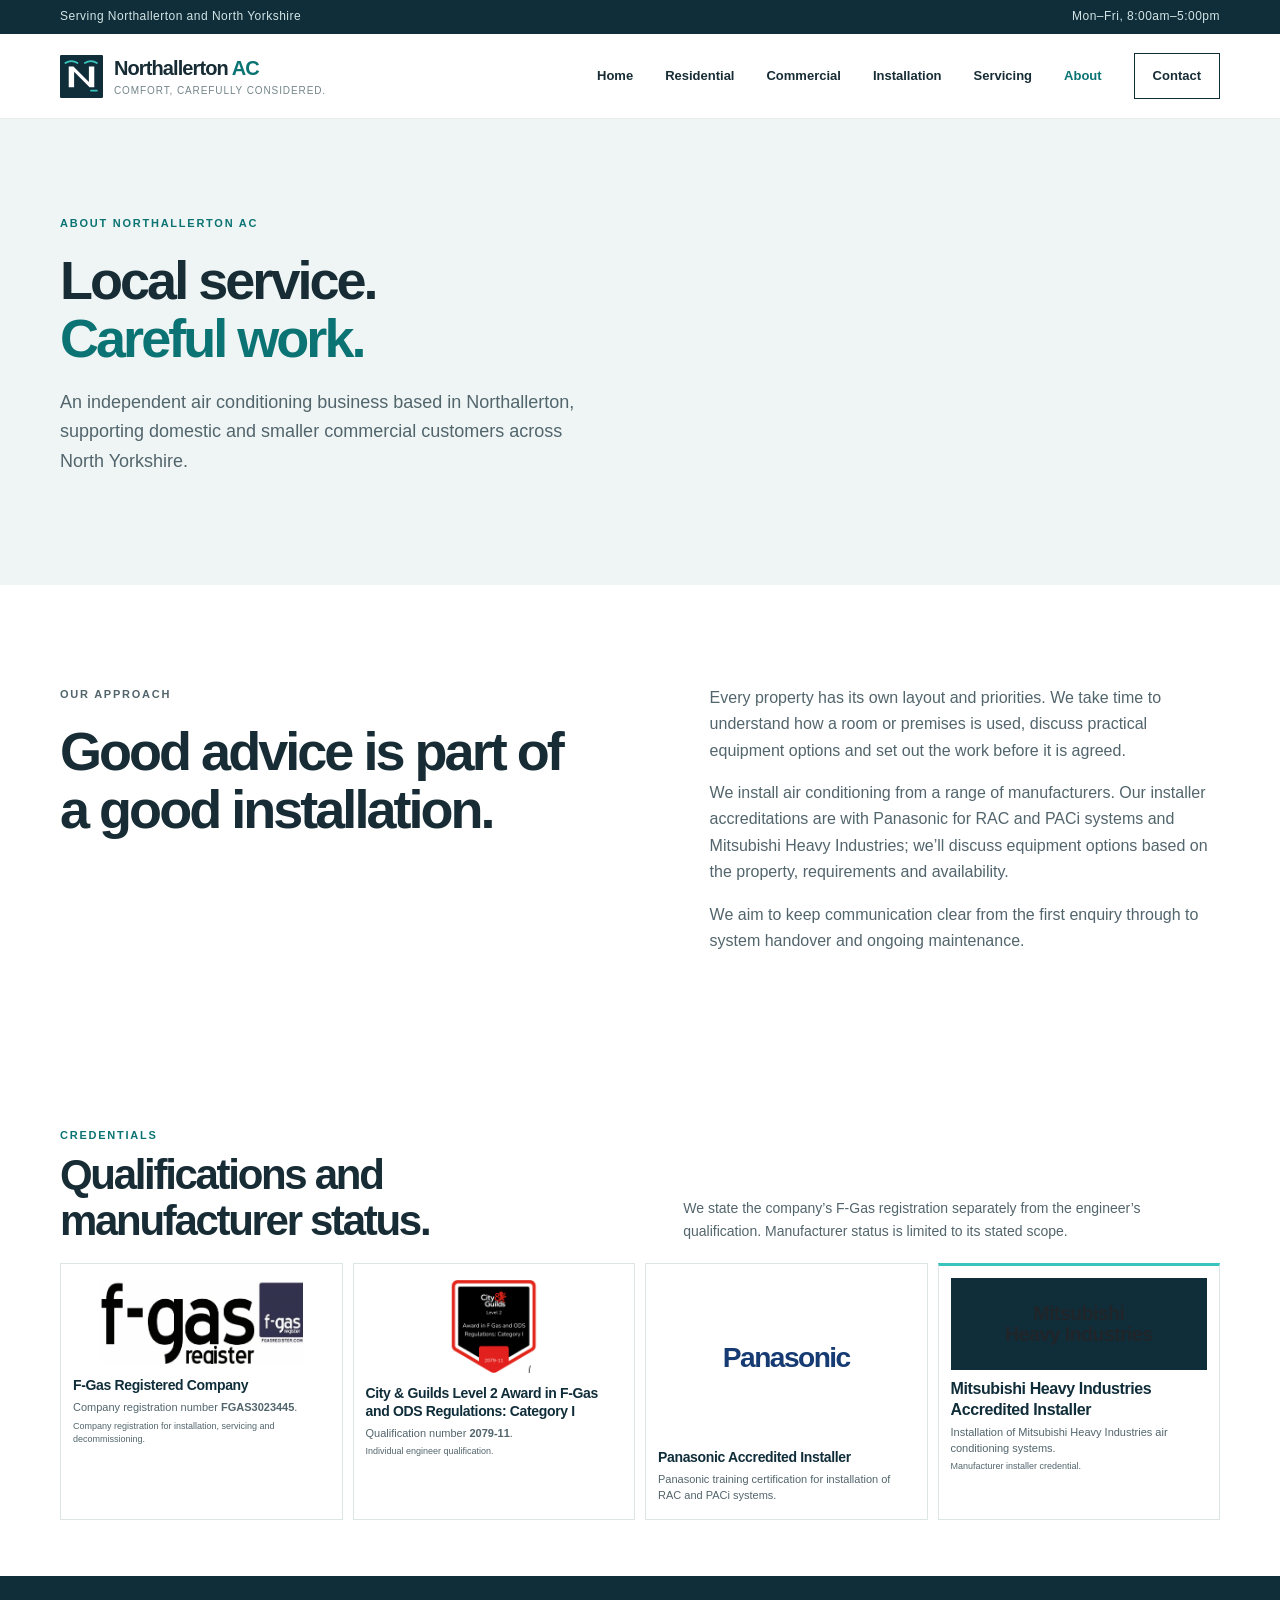
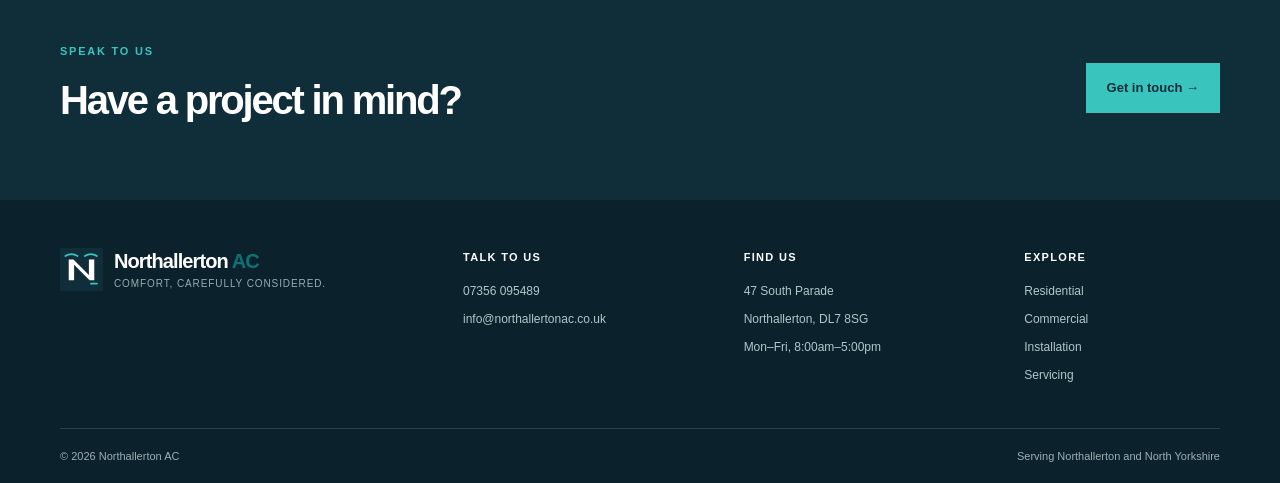
==== about.html @ f38ac3aa "Complete Northallerton AC website redesign" ====
<!doctype html><html lang="en-GB"><head><meta charset="utf-8"><meta name="viewport" content="width=device-width, initial-scale=1"><title>About Northallerton AC | Local Air Conditioning Specialist</title><meta name="description" content="Meet Northallerton AC, an independent local air conditioning business serving homes and small commercial premises in North Yorkshire."><meta property="og:title" content="About Northallerton AC"><meta property="og:description" content="Local air conditioning installation and maintenance, with clear qualifications and accreditation details."><meta property="og:type" content="website"><meta property="og:url" content="https://northallertonac.co.uk/about.html"><meta property="og:image" content="https://northallertonac.co.uk/assets/northallerton-home-v2.jpg"><meta name="twitter:card" content="summary_large_image"><link rel="canonical" href="https://northallertonac.co.uk/about.html"><link rel="icon" href="logo.svg" type="image/svg+xml"><link rel="stylesheet" href="styles.css?v=20261107-brand-options"></head><body><a class="skip-link" href="#main">Skip to content</a><div class="topline"><div class="wrap top-inner"><span>Serving Northallerton and North Yorkshire</span><span>Mon–Fri, 8:00am–5:00pm</span></div></div><header class="site-header"><div class="wrap header-inner"><a class="brand" href="index.html"><img src="logo.svg" alt=""><span>Northallerton <b>AC</b><small>Comfort, carefully considered.</small></span></a><button class="menu-toggle" aria-expanded="false" aria-controls="main-nav">Menu</button><nav id="main-nav" aria-label="Main navigation"><a href="index.html">Home</a><a href="domestic.html">Residential</a><a href="commercial.html">Commercial</a><a href="installation.html">Installation</a><a href="maintenance.html">Servicing</a><a href="about.html" aria-current="page">About</a><a href="contact.html" class="nav-cta">Contact</a></nav></div></header><main id="main"><section class="page-hero"><div class="wrap"><p class="eyebrow">About Northallerton AC</p><h1>Local service.<br><em>Careful work.</em></h1><p class="lead">An independent air conditioning business based in Northallerton, supporting domestic and smaller commercial customers across North Yorkshire.</p></div></section><section class="section"><div class="wrap split-content"><div><p class="eyebrow">Our approach</p><h2>Good advice is part of a good installation.</h2></div><div><p>Every property has its own layout and priorities. We take time to understand how a room or premises is used, discuss practical equipment options and set out the work before it is agreed.</p><p>We install air conditioning from a range of manufacturers. Our installer accreditations are with Panasonic for RAC and PACi systems and Mitsubishi Heavy Industries; we’ll discuss equipment options based on the property, requirements and availability.</p><p>We aim to keep communication clear from the first enquiry through to system handover and ongoing maintenance.</p></div></div></section><section class="section credentials"><div class="wrap"><div class="credentials-grid"><div><p class="eyebrow">Credentials</p><h2>Qualifications and manufacturer status.</h2><p>We state the company’s F-Gas registration separately from the engineer’s qualification. Manufacturer status is limited to its stated scope.</p></div><div class="credential-list">
 <article class="credential-card"><div class="credential-mark fgas-mark"><img src="assets/fgas-register-logo.png" alt="F-Gas Register"></div><div class="credential-copy"><h3>F-Gas Registered Company</h3><p>Company registration number <strong>FGAS3023445</strong>.</p><small>Company registration for installation, servicing and decommissioning.</small></div></article>
 <article class="credential-card"><div class="credential-mark guilds-mark"><img src="assets/city-guilds-fgas-category-i.png" alt="City &amp; Guilds Level 2 Award in F-Gas and ODS Regulations: Category I, qualification 2079-11"></div><div class="credential-copy"><h3>City &amp; Guilds Level 2 Award in F-Gas and ODS Regulations: Category I</h3><p>Qualification number <strong>2079-11</strong>.</p><small>Individual engineer qualification.</small></div></article>
 <article class="credential-card"><div class="credential-mark wordmark panasonic-mark" aria-label="Panasonic">Panasonic</div><div class="credential-copy"><h3>Panasonic Accredited Installer</h3><p>Panasonic training certification for installation of RAC and PACi systems.</p></div></article>
 <article class="credential-card mhi-credential"><div class="credential-mark wordmark mhi-mark">Mitsubishi<br>Heavy Industries</div><div class="credential-copy"><h3>Mitsubishi Heavy Industries Accredited Installer</h3><p>Installation of Mitsubishi Heavy Industries air conditioning systems.</p><small>Manufacturer installer credential.</small></div></article>
 </div></div></div></section><section class="contact-band"><div class="wrap band-inner"><div><p class="eyebrow">Speak to us</p><h2>Have a project in mind?</h2></div><a class="button button-light" href="contact.html">Get in touch →</a></div></section></main><footer class="site-footer"><div class="wrap footer-main"><a class="brand footer-brand" href="index.html"><img src="logo.svg" alt=""><span>Northallerton <b>AC</b><small>Comfort, carefully considered.</small></span></a><div><b>Talk to us</b><a href="tel:+447356095489">07356 095489</a><a href="mailto:info@northallertonac.co.uk">info@northallertonac.co.uk</a></div><div><b>Find us</b><span>47 South Parade</span><span>Northallerton, DL7 8SG</span><span>Mon–Fri, 8:00am–5:00pm</span></div><div><b>Explore</b><a href="domestic.html">Residential</a><a href="commercial.html">Commercial</a><a href="installation.html">Installation</a><a href="maintenance.html">Servicing</a></div></div><div class="wrap footer-bottom"><span>© <span data-year>2026</span> Northallerton AC</span><span>Serving Northallerton and North Yorkshire</span></div></footer><script src="script.js" defer></script></body></html>
---- styles.css ----
:root{--navy:#102d3a;--navy2:#183f4e;--teal:#39c5bd;--pale:#eff6f5;--ink:#172c35;--muted:#52656c;--white:#fff;--line:#d7e2e2;--serif:Manrope,Arial,sans-serif;--sans:'DM Sans',Arial,sans-serif}*{box-sizing:border-box}html{scroll-behavior:smooth}body{margin:0;color:var(--ink);font-family:var(--sans);font-size:16px;line-height:1.65;-webkit-font-smoothing:antialiased}a{color:inherit;text-decoration:none}a:hover{text-decoration:underline;text-underline-offset:4px}img{max-width:100%}.wrap{width:min(1160px,calc(100% - 48px));margin-inline:auto}.skip-link{position:absolute;left:-9999px;top:0;background:#fff;padding:12px;z-index:99}.skip-link:focus{left:12px}.topline{background:var(--navy);color:#d3e5e5;font-size:12px;letter-spacing:.04em}.top-inner{min-height:34px;display:flex;justify-content:space-between;align-items:center}.site-header{background:#fff;border-bottom:1px solid #e7eded;position:relative;z-index:3}.header-inner{min-height:84px;display:flex;align-items:center;justify-content:space-between}.brand{display:flex;align-items:center;gap:11px;font-family:var(--serif);font-size:20px;font-weight:700;line-height:1.15;letter-spacing:-.045em}.brand img{width:43px;height:43px}.brand b{color:#0b7373}.brand small{display:block;font:500 10px var(--sans);letter-spacing:.09em;text-transform:uppercase;color:#74858a;margin-top:5px}.site-header nav{display:flex;align-items:center;gap:32px;font-size:13px;font-weight:600}.site-header nav a[aria-current=page]{color:#0b7373}.nav-cta{border:1px solid var(--navy);padding:11px 18px}.nav-cta:hover{background:var(--navy);color:#fff;text-decoration:none}.menu-toggle{display:none}.hero{background:var(--navy);color:#fff;overflow:hidden}.hero-grid{min-height:590px;display:grid;grid-template-columns:1fr .88fr;align-items:center;gap:5%;padding-block:68px}.eyebrow{font-size:11px;font-weight:700;text-transform:uppercase;letter-spacing:.16em;color:#0b7373;margin:0 0 19px}.hero .eyebrow,.contact-band .eyebrow{color:var(--teal)}h1,h2,h3,p{margin-top:0}h1,h2,h3{font-family:var(--serif);letter-spacing:-.055em;line-height:1.08}h1{font-size:clamp(48px,6vw,74px);margin-bottom:24px;max-width:720px}h1 em{font-style:normal;color:#6edbd4}.lead{font-size:18px;line-height:1.65;max-width:540px;color:#c2d4d6}.hero .lead{color:#c6d6d8}.actions{display:flex;align-items:center;gap:22px;flex-wrap:wrap;margin-top:30px}.button{display:inline-flex;align-items:center;justify-content:center;min-height:50px;padding:0 21px;font-weight:700;font-size:13px;transition:transform .2s,background .2s}.button:hover{transform:translateY(-2px);text-decoration:none}.button-light{background:var(--teal);color:var(--navy)}.button-light:hover{background:#6edbd4}.button-dark{background:var(--navy);color:#fff;border:0;cursor:pointer}.button-dark:hover{background:var(--navy2)}.button-outline{border:1px solid #9ab6b9;color:#fff}.text-link{color:#0b7373;font-weight:700;font-size:13px}.text-link span{padding-left:9px}.text-link.light-link{color:#d5eeee}.hero-hours{color:#9cb6b8;font-size:12px;margin-top:26px}.hero-art{height:410px;position:relative;background:#214959;overflow:hidden}.hero-art:before{content:'';position:absolute;inset:0;background:linear-gradient(120deg,transparent 40%,#264f5c 40%)}.art-sun{position:absolute;right:14%;top:12%;width:94px;height:94px;border-radius:50%;background:#e8b875;opacity:.88}.art-window{position:absolute;right:9%;top:12%;width:55%;height:52%;display:grid;grid-template-columns:1fr 1fr;grid-template-rows:1fr 1fr;border:9px solid #dce8e2;box-shadow:0 14px 30px #071c2870}.art-window div{background:linear-gradient(145deg,#91c9c2,#577e78);border:3px solid #dce8e2}.art-window div:nth-child(2),.art-window div:nth-child(3){background:linear-gradient(150deg,#d5bc8e,#6f9e91)}.art-unit{position:absolute;top:22%;left:10%;height:32px;width:42%;background:#fff;box-shadow:0 7px 15px #071c2860;border-radius:2px;display:flex;align-items:end;justify-content:center;gap:4px;padding-bottom:5px}.art-unit i{width:26%;height:2px;background:#8fa7aa}.art-plant{position:absolute;bottom:0;right:7%;height:130px;width:78px}.art-plant span{position:absolute;bottom:0;left:19px;width:42px;height:47px;background:#d2a878;clip-path:polygon(8% 0,92% 0,78% 100%,22% 100%)}.art-plant b{position:absolute;bottom:40px;left:36px;width:15px;height:65px;border-radius:100% 0 100% 0;background:#68a189;transform:rotate(-17deg);transform-origin:bottom}.art-plant b:nth-child(2){transform:rotate(32deg);height:70px}.art-plant b:nth-child(3){transform:rotate(-48deg);height:56px}.art-plant b:nth-child(4){transform:rotate(61deg);height:49px}.art-caption{position:absolute;bottom:21px;left:23px;color:#e1eeee;font:600 12px var(--sans);letter-spacing:.04em}.trust-strip{background:#f1f6f5;border-bottom:1px solid #e5eded}.trust-grid{display:grid;grid-template-columns:repeat(3,1fr);padding-block:22px;gap:20px}.trust-grid>div{border-right:1px solid var(--line);padding-left:25px}.trust-grid>div:first-child{padding-left:0}.trust-grid>div:last-child{border:0}.trust-grid strong,.trust-grid span{display:block}.trust-grid strong{font-size:13px}.trust-grid span{font-size:11px;color:var(--muted);margin-top:4px}.section{padding-block:100px}.intro-grid,.credentials-grid,.split-content{display:grid;grid-template-columns:1fr 1fr;gap:12%;align-items:start}.section h2,.page-hero h1{font-size:clamp(38px,4.4vw,54px);margin-bottom:23px}.intro-grid>div:nth-child(2) p,.split-content p{color:var(--muted)}.intro-grid .text-link{display:inline-block;margin-top:10px}.cards-section{background:#f5f8f7;padding-top:75px;padding-bottom:90px}.section-heading{display:flex;justify-content:space-between;align-items:end;margin-bottom:32px}.section-heading h2{margin-bottom:0}.section-heading .eyebrow{margin-bottom:14px}.card-grid{display:grid;grid-template-columns:repeat(3,1fr);gap:16px}.service-card{min-height:270px;padding:30px 27px;display:flex;flex-direction:column;align-items:flex-start;transition:transform .2s}.service-card:hover{transform:translateY(-4px);text-decoration:none}.home-card{background:#e0efec}.business-card{background:#d9e6e8}.care-card{background:#e8e7df}.card-number{font-size:10px;letter-spacing:.14em;font-weight:700;color:#407075}.service-card h3{font-size:30px;margin:31px 0 11px}.service-card p{color:#52656c;font-size:14px;max-width:270px}.card-arrow{margin-top:auto;font-size:12px;font-weight:700}.credentials{background:#fff}.credentials-grid h2{max-width:420px}.credentials-grid>div:first-child p:not(.eyebrow){color:var(--muted);max-width:420px}.credential-list{border-top:1px solid var(--line)}.credential-list>div:not(.credential-note){display:flex;align-items:center;gap:16px;border-bottom:1px solid var(--line);padding:16px 0}.credential-mark{display:grid;place-items:center;width:38px;height:38px;background:var(--navy);color:#fff;font-weight:700;font-size:12px;flex:none}.credential-mark.panasonic{background:#bd2433}.credential-list p{margin:0}.credential-list p b,.credential-list p small{display:block}.credential-list p b{font-size:13px}.credential-list p small{font-size:11px;color:var(--muted);margin-top:3px}.credential-note{font-size:11px;color:var(--muted);padding-top:15px}.contact-band{background:var(--navy);color:#fff;padding-block:66px}.band-inner{display:flex;align-items:center;justify-content:space-between;gap:35px}.band-inner h2{font-size:40px;margin-bottom:12px}.band-inner p:not(.eyebrow){color:#b5c9ca;margin:0}.band-inner .actions{margin:0}.site-footer{background:#0b222d;color:#d9e6e6;padding-top:48px}.footer-main{display:grid;grid-template-columns:1.5fr 1fr 1fr .8fr;gap:36px;padding-bottom:42px}.footer-main>div{display:flex;flex-direction:column;gap:8px;font-size:12px;color:#b2c7c8}.footer-main>div>b{font-size:11px;text-transform:uppercase;letter-spacing:.12em;color:#fff;margin-bottom:8px}.footer-brand{align-self:start;color:#fff}.footer-brand small{color:#96adaf}.footer-bottom{border-top:1px solid #29404a;padding-block:18px;display:flex;justify-content:space-between;color:#9cb0b3;font-size:11px}.page-hero{background:#eef5f4;padding-block:95px 90px}.page-hero .lead{color:#52656c}.page-hero h1 em{color:#0b7373}.page-hero h1{margin-bottom:20px}.home-page-hero{background:linear-gradient(110deg,#e5f0ed,#f3f5ef)}.business-page-hero{background:#e8eff2}.contact-hero{background:#e4f0ef}.service-detail-grid{display:grid;grid-template-columns:repeat(3,1fr);gap:34px}.service-detail-grid article{border-top:2px solid var(--teal);padding-top:22px}.service-detail-grid h2{font-size:29px}.service-detail-grid p:not(.eyebrow){color:var(--muted);font-size:14px}.service-detail-grid .eyebrow{margin-bottom:17px}.pale-section{background:#f2f7f6}.steps{display:grid;grid-template-columns:repeat(3,1fr);gap:40px}.steps>div{border-top:1px solid #a8c1c1;padding-top:20px}.steps b{font-size:12px;letter-spacing:.12em;color:#0b7373}.steps h3{font-size:23px;margin:22px 0 10px}.steps p{color:var(--muted);font-size:14px}.split-content .button{margin-top:14px}.contact-layout{display:grid;grid-template-columns:.8fr 1.2fr;gap:12%;align-items:start}.contact-details h2,.form-panel h2{font-size:34px}.contact-details>p:not(.eyebrow){color:var(--muted)}.contact-method{display:block;border-bottom:1px solid var(--line);padding:17px 0}.contact-method small,.contact-method b{display:block}.contact-method small{color:var(--muted);font-size:11px;text-transform:uppercase;letter-spacing:.1em}.contact-method b{font-size:17px}.address{margin-top:25px}.form-panel{background:#f2f7f6;padding:34px}.form-panel>p:not(.eyebrow){color:var(--muted);font-size:14px}form{display:grid;gap:9px}label{font-size:12px;font-weight:700;margin-top:7px}label span{font-weight:400;color:var(--muted)}input,select,textarea{font:inherit;font-size:14px;color:var(--ink);width:100%;border:1px solid #c8d7d7;background:#fff;padding:12px;border-radius:0}input:focus,select:focus,textarea:focus{outline:2px solid #178e8b;outline-offset:1px}textarea{resize:vertical}.form-panel button{margin-top:12px}.form-note{font-size:11px!important;margin:2px 0 0}.legal-copy{max-width:760px}.legal-copy h2{font-size:25px;margin-top:38px}.legal-copy p{color:var(--muted)}
@media(max-width:760px){.wrap{width:min(100% - 36px,600px)}.top-inner{font-size:10px}.header-inner{min-height:70px}.brand{font-size:18px}.brand img{width:38px;height:38px}.menu-toggle{display:block;border:1px solid var(--line);background:white;padding:9px 13px;font:600 12px var(--sans);color:var(--navy)}.site-header nav{display:none;position:absolute;top:100%;left:0;right:0;background:white;padding:12px 18px 20px;border-bottom:1px solid var(--line);flex-direction:column;align-items:stretch;gap:0}.site-header nav.open{display:flex}.site-header nav a{padding:13px;border-bottom:1px solid #edf1f1}.site-header nav .nav-cta{margin-top:9px;text-align:center;border:1px solid var(--navy)}.hero-grid{grid-template-columns:1fr;padding-block:62px 34px;gap:35px}.hero h1{font-size:50px}.hero-art{height:300px}.trust-grid{grid-template-columns:1fr;gap:0;padding-block:9px}.trust-grid>div,.trust-grid>div:first-child{border-right:0;border-bottom:1px solid var(--line);padding:11px 0}.trust-grid>div:last-child{border-bottom:0}.section{padding-block:68px}.intro-grid,.credentials-grid,.split-content,.contact-layout{grid-template-columns:1fr;gap:25px}.section-heading{align-items:flex-start;gap:15px;flex-direction:column}.card-grid,.service-detail-grid{grid-template-columns:1fr}.service-card{min-height:225px}.credentials-grid{gap:18px}.band-inner{align-items:flex-start;flex-direction:column}.band-inner h2{font-size:34px}.footer-main{grid-template-columns:1fr 1fr;gap:30px 20px}.footer-brand{grid-column:1/-1}.footer-bottom{gap:10px;flex-direction:column}.page-hero{padding-block:65px 58px}.page-hero h1{font-size:45px}.steps{grid-template-columns:1fr;gap:22px}.steps h3{margin-top:14px}.form-panel{padding:24px 18px}.actions{gap:15px}.contact-layout{gap:45px}}
@media(prefers-reduced-motion:reduce){*,*:before,*:after{scroll-behavior:auto!important;transition:none!important}}
.hero-photo{height:440px;position:relative;overflow:hidden;background:#284d56}.hero-photo img{width:100%;height:100%;object-fit:cover;display:block}.hero-photo:after{content:'';position:absolute;inset:45% 0 0;background:linear-gradient(transparent,#102d3a88)}.hero-photo span{position:absolute;z-index:1;bottom:20px;left:22px;color:#fff;font-size:11px;letter-spacing:.08em}@media(max-width:760px){.hero-photo{height:300px}}
.benefit-section{background:#f3f6f2}.benefit-heading{display:grid;grid-template-columns:1fr 1fr;gap:0 12%;align-items:end;max-width:920px}.benefit-heading .eyebrow{grid-column:1/-1}.benefit-heading h2{margin-bottom:0}.benefit-heading>p:last-child{color:var(--muted);margin:0 0 5px}.benefit-points{display:grid;grid-template-columns:repeat(3,1fr);gap:36px;margin-top:55px}.benefit-points>div{border-top:1px solid #9fb7b6;padding-top:18px}.benefit-points b{font-size:11px;color:#0b7373}.benefit-points h3{font-size:23px;margin:20px 0 9px}.benefit-points p{color:var(--muted);font-size:14px}.process-home{padding-top:78px}.process-home .section-heading{align-items:end}.process-home .section-heading h2{max-width:600px}@media(max-width:760px){.benefit-heading{grid-template-columns:1fr;gap:18px}.benefit-heading .eyebrow{grid-column:auto;margin-bottom:0}.benefit-points{grid-template-columns:1fr;gap:16px;margin-top:35px}.process-home{padding-top:64px}}
.hero-grid{grid-template-columns:1.05fr .95fr;gap:5%;min-height:555px;padding-block:55px}.hero h1{font-size:clamp(48px,4.8vw,64px);line-height:1.07;max-width:650px}.hero .lead{font-size:17px;max-width:500px}.hero-photo{height:470px}.hero-photo img{object-position:center 22%}.hero-photo .photo-caption{left:14px;bottom:14px;padding:8px 11px;background:#102d3acc;font-size:10px;letter-spacing:.01em}.hero-photo .photo-caption a{color:#fff;text-decoration:underline;text-underline-offset:2px}.manufacturer-feature{padding-block:82px;background:#eff5f4}.manufacturer-grid{display:grid;grid-template-columns:1fr 1fr;column-gap:12%;align-items:start}.maker-title .eyebrow{margin-bottom:20px}.maker-title h2{font-size:clamp(38px,4.3vw,56px);line-height:1.06;letter-spacing:-.06em;margin-bottom:0}.maker-rule{display:block;width:54px;height:3px;background:#39c5bd;margin-top:25px}.maker-copy{padding-top:34px}.maker-intro{font:600 21px/1.35 var(--serif);color:var(--navy);max-width:430px}.maker-copy p:not(.maker-intro){color:var(--muted);max-width:480px}.maker-qualification{font-size:12px;border-left:2px solid #9ab7b5;padding-left:13px;margin-top:20px}.maker-footer{grid-column:1/-1;display:flex;align-items:center;gap:18px;margin-top:42px;padding-top:19px;border-top:1px solid #c7d7d5}.maker-footer span:first-child{font-weight:700;font-size:13px;color:var(--navy)}.maker-footer span:last-child{font-size:12px;color:var(--muted)}
@media(max-width:760px){.hero-grid{grid-template-columns:1fr;min-height:0;padding-block:51px 35px;gap:30px}.hero h1{font-size:clamp(34px,9.2vw,42px);max-width:530px}.hero .lead{font-size:16px}.hero-photo{height:315px}.hero-photo img{object-position:center 18%}.manufacturer-feature{padding-block:62px}.manufacturer-grid{grid-template-columns:1fr;gap:12px}.maker-title h2{font-size:43px}.maker-copy{padding-top:8px}.maker-footer{grid-column:auto;align-items:flex-start;flex-direction:column;gap:5px;margin-top:18px}.hero-hours{margin-top:19px}}
.maker-inline{display:block;margin-top:12px;padding:12px 14px;background:#eff5f4;border-left:2px solid #39c5bd;font-size:13px;color:var(--muted)}.maker-inline b{display:block;color:var(--navy);font-size:14px;margin-bottom:4px}
/* Credential assets remain explicit placeholders until approved source files are supplied. */
.credentials .credentials-grid{grid-template-columns:1fr;gap:28px}.credentials-grid>div:first-child{max-width:720px}.credentials-grid>div:first-child p:not(.eyebrow){color:var(--muted);max-width:680px}.credential-list{display:grid;grid-template-columns:repeat(4,minmax(0,1fr));gap:14px;border:0}.credential-card{min-width:0;border:1px solid #dce6e4;background:#fff;padding:16px;display:flex;flex-direction:column;gap:14px}.logo-slot{height:102px;display:grid;place-items:center;padding:12px;border:1px dashed #a9bcba;background:#f7f9f8;text-align:center;color:#53676b;font-size:11px;line-height:1.45}.logo-slot b{font-size:10px;text-transform:uppercase;letter-spacing:.06em;color:#0b7373}.badge-slot{background:#f8f5f4}.panasonic-slot{background:#f6f7f7}.mhi-slot{background:#f2f5f4}.credential-copy h3{font:700 15px/1.28 var(--serif);letter-spacing:-.025em;color:var(--navy);margin:0 0 8px}.credential-copy p{font-size:12px;line-height:1.5;color:var(--muted);margin:0 0 7px}.credential-copy small{display:block;font-size:10px;line-height:1.45;color:var(--muted)}.credential-copy .draft-wording{font-size:11px}.pending-status{display:inline-block;background:#fff2d9;color:#694c16;font-size:9px;font-weight:700;letter-spacing:.07em;padding:5px 7px;margin:0 0 8px}.mhi-credential{border-top:3px solid #39c5bd}.mhi-credential .credential-copy h3{font-size:16px}.manufacturer-grid{grid-template-columns:.9fr 1.1fr;column-gap:10%;row-gap:34px}.maker-title h2{max-width:490px;font-size:clamp(38px,4.5vw,56px)}.maker-status{font-size:11px;color:var(--muted);max-width:360px;margin-top:22px}.maker-copy{padding-top:27px}.manufacturer-systems{grid-column:1/-1;display:grid;grid-template-columns:repeat(3,1fr);gap:14px}.manufacturer-systems article{background:#fff;padding:22px 20px;border-top:2px solid #39c5bd}.manufacturer-systems article span{font-size:9px;font-weight:700;letter-spacing:.12em;color:#0b7373}.manufacturer-systems h3{font-size:20px;margin:16px 0 8px}.manufacturer-systems p{font-size:12px;color:var(--muted);margin:0}.manufacturer-warranty{grid-column:1/-1;display:grid;grid-template-columns:1.4fr .6fr;gap:28px;align-items:center;background:#fff;border:1px solid #dce6e4;padding:24px}.warranty-draft{display:inline-block;background:#fff2d9;color:#694c16;font-size:9px;font-weight:700;letter-spacing:.08em;padding:5px 8px;margin-bottom:13px}.manufacturer-warranty h3{font-size:23px;margin-bottom:10px}.manufacturer-warranty p{font-size:12px;color:var(--muted);margin-bottom:12px}.manufacturer-warranty a{font-size:12px;font-weight:700;color:#0b7373;text-decoration:underline;text-underline-offset:3px}.panasonic-note{border-left:1px solid #dce6e4;padding-left:24px}.panasonic-note b,.panasonic-note span{display:block}.panasonic-note b{font-size:13px;color:var(--navy);margin-bottom:5px}.panasonic-note span{font-size:11px;line-height:1.5;color:var(--muted)}
@media(max-width:1040px){.credential-list{grid-template-columns:repeat(2,minmax(0,1fr))}}
@media(max-width:760px){.credentials .credentials-grid{gap:22px}.credential-list{grid-template-columns:1fr}.credential-card{padding:14px}.logo-slot{height:78px}.manufacturer-grid{grid-template-columns:1fr;row-gap:20px}.maker-title h2{font-size:39px}.maker-copy{padding-top:0}.manufacturer-systems{grid-template-columns:1fr;gap:10px}.manufacturer-systems article{padding:18px}.manufacturer-systems h3{margin:12px 0 6px}.manufacturer-warranty{grid-template-columns:1fr;padding:18px;gap:18px}.panasonic-note{border-left:0;border-top:1px solid #dce6e4;padding:15px 0 0}}

/* Supplied, verified credential artwork and type-led manufacturer marks. */
.credential-mark{height:102px;display:grid;place-items:center;padding:12px;background:#f7f9f8;border:1px solid #e5eceb;overflow:hidden}.credential-mark img{display:block;max-width:100%;max-height:100%;object-fit:contain}.fgas-mark img{width:100%;height:auto}.guilds-mark{background:#0b0b0b}.guilds-mark img{height:100%;width:auto}.wordmark{font-family:Arial,sans-serif;font-weight:700;letter-spacing:-.055em}.panasonic-mark{font-size:27px;color:#163b73}.mhi-mark{font-size:17px;line-height:1.1;color:#20252a;text-align:center;letter-spacing:-.03em}.loyalty-note{margin-top:17px;padding:13px 15px;background:#f1f6f5;border-left:2px solid #39c5bd}.loyalty-note b,.loyalty-note span{display:block}.loyalty-note b{font-size:12px;color:var(--navy);margin-bottom:4px}.loyalty-note span{font-size:11px;line-height:1.5;color:var(--muted);margin-bottom:5px}.manufacturer-warranty .loyalty-note a{font-size:11px}
@media(max-width:760px){.credential-mark{height:88px}.fgas-mark img{max-width:96%}.guilds-mark img{height:100%}.credential-copy h3{font-size:16px}.loyalty-note{padding:12px}}

/* Credential artwork keeps its natural proportions in a generous, shared display area. */
.credential-mark{width:100%;height:auto;min-height:164px;flex:none;padding:8px 10px;overflow:visible;display:flex;align-items:center;justify-content:center}
.credential-mark img{display:block;width:auto;height:auto;max-width:100%;max-height:150px;object-fit:contain;object-position:center;flex:0 1 auto}
.credential-mark.fgas-mark img{width:100%;max-width:100%;height:auto;max-height:150px}
.credential-mark.guilds-mark img{width:auto;height:auto;max-width:100%;max-height:174px}
.credential-mark.wordmark{min-height:164px}
.credential-mark.panasonic-mark{font-size:clamp(27px,2.2vw,36px);white-space:nowrap}
.credential-mark.mhi-mark{font-size:clamp(18px,1.55vw,23px);line-height:1.08;letter-spacing:-.035em}
@media(max-width:900px){.credential-mark{min-height:176px}.credential-mark img{max-height:158px}.credential-mark.guilds-mark img{max-height:182px}.credential-mark.wordmark{min-height:176px}}
@media(max-width:760px){.credential-mark{min-height:164px;padding:6px 12px}.credential-mark img{max-height:154px}.credential-mark.fgas-mark img{max-height:154px}.credential-mark.guilds-mark img{max-height:170px}.credential-mark.wordmark{min-height:164px}.credential-mark.panasonic-mark{font-size:34px}.credential-mark.mhi-mark{font-size:22px}}

/* Panasonic's warranty is shown as a separate manufacturer option, beside MHI. */
.manufacturer-warranty{grid-template-columns:1fr}
.panasonic-warranty-section{padding:clamp(62px,8vw,104px) 0;background:#f2f7f6;border-top:1px solid #dce6e4;border-bottom:1px solid #dce6e4}
.panasonic-warranty-grid{display:grid;grid-template-columns:minmax(0,1.05fr) minmax(360px,.95fr);gap:clamp(36px,6vw,82px);align-items:center}
.panasonic-warranty-copy{min-width:0}
.panasonic-warranty-copy>.eyebrow{margin-bottom:10px}
.panasonic-brand-wordmark{margin:0 0 12px;color:#163b73;font:700 23px/1 Arial,sans-serif;letter-spacing:-.055em}
.panasonic-warranty-copy h2{max-width:650px;margin:0 0 22px;color:var(--navy);font-size:clamp(34px,4vw,49px);line-height:1.08;letter-spacing:-.055em}
.panasonic-warranty-copy>p:not(.eyebrow):not(.panasonic-brand-wordmark){max-width:660px;color:var(--muted);font-size:14px;line-height:1.7}
.panasonic-warranty-copy .panasonic-warranty-lead{color:var(--navy);font-size:16px;line-height:1.65}
.panasonic-warranty-copy h3{margin:27px 0 10px;color:var(--navy);font-size:17px}
.panasonic-conditions{display:grid;grid-template-columns:1fr 1fr;gap:8px 20px;margin:0;padding:0;list-style:none}
.panasonic-conditions li{position:relative;padding-left:20px;color:var(--muted);font-size:12px;line-height:1.5}
.panasonic-conditions li:before{position:absolute;left:0;top:0;color:#0b8580;font-weight:700;content:"✓"}
.panasonic-warranty-links{display:flex;flex-wrap:wrap;gap:12px 22px;margin-top:22px}
.panasonic-warranty-links a{color:#08716e;font-size:12px;font-weight:700;text-decoration:underline;text-decoration-thickness:1px;text-underline-offset:4px}
.panasonic-warranty-copy .panasonic-disclaimer{margin:12px 0 0;color:#63767c;font-size:10px;line-height:1.5}
.panasonic-warranty-visual{position:relative;min-width:0;padding:16px 16px 38px;background:#fff;border:1px solid #dce6e4;box-shadow:0 16px 42px rgba(16,45,58,.08)}
.panasonic-warranty-visual>img{display:block;width:100%;height:auto;aspect-ratio:1.55;object-fit:cover;object-position:center;border:0}
.five-year-badge{position:absolute;z-index:1;top:12px;right:12px;width:112px;height:112px;display:flex;flex-direction:column;align-items:center;justify-content:center;border-radius:50%;background:var(--navy);border:5px solid #fff;box-shadow:0 5px 20px rgba(16,45,58,.18);color:#fff;text-align:center}
.five-year-badge span{font-size:9px;font-weight:700;letter-spacing:.14em;line-height:1.2}
.five-year-badge strong{color:var(--teal);font-size:42px;line-height:.95;letter-spacing:-.07em}
.five-year-badge small{margin-top:5px;color:#d8efed;font-size:7px;font-weight:700;letter-spacing:.1em}
.panasonic-image-credit{position:absolute;bottom:10px;left:16px;color:#677a80;font-size:9px;line-height:1.4}
.panasonic-image-credit a{color:#08716e;text-decoration:underline;text-underline-offset:2px}
@media(max-width:900px){.panasonic-warranty-grid{grid-template-columns:1fr;gap:32px}.panasonic-warranty-copy{max-width:740px}.panasonic-warranty-visual{width:min(100%,720px);margin:0 auto}.panasonic-warranty-visual>img{aspect-ratio:1.8}.five-year-badge{right:12px;top:12px}}
@media(max-width:600px){.panasonic-warranty-section{padding:56px 0}.panasonic-warranty-copy h2{font-size:36px}.panasonic-warranty-copy .panasonic-warranty-lead{font-size:15px}.panasonic-conditions{grid-template-columns:1fr;gap:8px}.panasonic-warranty-visual{padding:10px 10px 36px}.panasonic-warranty-visual>img{aspect-ratio:1.2}.five-year-badge{width:88px;height:88px;top:16px;right:16px;border-width:4px}.five-year-badge strong{font-size:33px}.five-year-badge span{font-size:7px}.five-year-badge small{font-size:6px}.panasonic-image-credit{left:10px;bottom:8px;font-size:8px}.panasonic-warranty-links{gap:10px 16px}}

/* Keep credential artwork uncropped and let the marks sit cleanly on the cards. */
.credential-mark{min-height:164px;padding:8px 10px;background:transparent;border:0}
.credential-mark.fgas-mark img{width:auto;height:auto;max-width:min(100%,420px);max-height:140px;object-fit:contain}
.credential-mark.guilds-mark{background:transparent}
.credential-mark.guilds-mark img{width:auto;height:auto;max-width:164px;max-height:164px;object-fit:contain}
.credential-mark.panasonic-mark{background:transparent;border:0}
.credential-mark.mhi-mark{background:var(--navy);border:0;padding:24px}
.credential-mark.mhi-mark img{display:block;width:min(100%,260px);height:auto;max-width:100%;max-height:none;object-fit:contain}
@media(max-width:900px){.credential-mark{min-height:176px}.credential-mark.fgas-mark img{max-height:140px}.credential-mark.guilds-mark img{max-height:164px}.credential-mark.mhi-mark img{width:min(100%,250px)}}
@media(max-width:760px){.credential-mark{min-height:164px;padding:6px 12px}.credential-mark.fgas-mark img{max-width:min(100%,360px);max-height:136px}.credential-mark.guilds-mark img{max-width:158px;max-height:158px}.credential-mark.panasonic-mark{font-size:34px}.credential-mark.mhi-mark{min-height:164px;padding:20px}.credential-mark.mhi-mark img{width:min(100%,240px)}}
.credential-mark.panasonic-mark img{display:block;width:auto;height:auto;max-width:100%;max-height:76px;object-fit:contain;object-position:center}

/* A tighter credentials block keeps all four verified marks visible without dominating the page. */
.credentials.section{padding-block:56px}
.credentials .credentials-grid{grid-template-columns:1fr;gap:20px}
.credentials-grid>div:first-child{display:grid;grid-template-columns:minmax(0,1.05fr) minmax(0,.95fr);column-gap:30px;row-gap:0;align-items:end;max-width:none}
.credentials-grid>div:first-child .eyebrow{grid-column:1/-1;margin-bottom:8px}
.credentials-grid>div:first-child h2{grid-column:1;grid-row:2;max-width:480px;margin:0;font-size:clamp(30px,3.5vw,42px)}
.credentials-grid>div:first-child p:not(.eyebrow){grid-column:2;grid-row:2;max-width:none;margin:0;color:var(--muted);font-size:14px}
.credential-list{grid-template-columns:repeat(4,minmax(0,1fr));gap:10px;border:0}
.credential-card{padding:12px;gap:9px}
.credential-copy h3{font-size:14px;margin-bottom:5px}
.credential-copy p{font-size:11px;line-height:1.4;margin-bottom:4px}
.credential-copy small{font-size:9px}
.credential-mark{min-height:92px;padding:3px}
.credential-mark.fgas-mark img{max-width:min(100%,360px);max-height:84px}
.credential-mark.guilds-mark img{max-width:94px;max-height:94px}
.credential-mark.panasonic-mark img{max-height:58px}
.credential-mark.mhi-mark{min-height:92px;padding:14px}
.credential-mark.mhi-mark img{width:min(100%,220px)}
@media(max-width:1040px){.credential-list{grid-template-columns:repeat(2,minmax(0,1fr))}}
@media(max-width:760px){.credentials.section{padding-block:44px}.credentials .credentials-grid{gap:16px}.credentials-grid>div:first-child{display:block}.credentials-grid>div:first-child .eyebrow{margin-bottom:9px}.credentials-grid>div:first-child h2{font-size:32px;margin-bottom:12px}.credentials-grid>div:first-child p:not(.eyebrow){font-size:13px}.credential-list{grid-template-columns:1fr;gap:9px}.credential-card{padding:11px;gap:8px}.credential-mark{min-height:82px}.credential-mark.fgas-mark img{max-width:min(100%,340px);max-height:78px}.credential-mark.guilds-mark img{max-width:86px;max-height:86px}.credential-mark.panasonic-mark img{max-height:54px}.credential-mark.mhi-mark{min-height:82px;padding:12px}.credential-mark.mhi-mark img{width:min(100%,210px)}}

/* Keep credentials compact at tablet widths and use short horizontal cards on phones. */
@media(max-width:1040px){.credentials.section{padding-block:42px}.credential-card{padding:10px;gap:7px}.credential-mark,.credential-mark.wordmark{min-height:112px;height:112px;padding:4px}.credential-mark img{max-height:104px}.credential-mark.fgas-mark img{max-width:min(100%,360px);max-height:104px}.credential-mark.guilds-mark img{max-width:108px;max-height:108px}.credential-mark.mhi-mark{min-height:112px;height:112px;padding:14px}.credential-mark.mhi-mark img{width:min(100%,220px)}.credential-copy h3{font-size:13px}.credential-copy p{font-size:10px}.credential-copy small{font-size:9px}}
@media(max-width:760px){.credential-card{grid-template-columns:94px minmax(0,1fr);display:grid;align-items:center;padding:10px;gap:12px}.credential-mark,.credential-mark.wordmark{width:94px;min-height:82px;height:82px;padding:2px}.credential-mark.fgas-mark img{max-width:92px;max-height:72px}.credential-mark.guilds-mark img{max-width:74px;max-height:74px}.credential-mark.panasonic-mark{font-size:18px;white-space:normal}.credential-mark.panasonic-mark img{max-width:90px;max-height:52px}.credential-mark.mhi-mark{min-height:82px;height:82px;padding:10px}.credential-mark.mhi-mark img{width:90px}.credential-copy h3{font-size:13px}.credential-copy p{font-size:10px}.credential-copy small{font-size:9px}}

/* A slim credential banner replaces the large homepage credential cards. */
.credentials-banner{padding:14px 0;background:#eff6f5;border-top:1px solid #d7e2e2;border-bottom:1px solid #d7e2e2}
.credentials-banner .credential-list{display:grid;grid-template-columns:repeat(4,minmax(0,1fr));gap:0;align-items:center}
.credentials-banner .credential-card{min-width:0;display:flex;flex-direction:row;align-items:center;gap:10px;padding:8px 14px;border:0;border-right:1px solid #d0dddd;background:transparent}
.credentials-banner .credential-card:first-child{padding-left:0}
.credentials-banner .credential-card:last-child{padding-right:0;border-right:0}
.credentials-banner .credential-mark{width:82px;height:48px;min-height:48px;flex:none;padding:2px;background:transparent;border:0;overflow:visible}
.credentials-banner .credential-mark img{display:block;width:auto;height:auto;max-width:100%;max-height:44px;object-fit:contain}
.credentials-banner .credential-mark.guilds-mark img{width:auto;height:auto;max-width:45px;max-height:45px}
.credentials-banner .credential-mark.panasonic-mark img{max-width:78px;max-height:40px}
.credentials-banner .credential-mark.mhi-mark{padding:7px;background:var(--navy)}
.credentials-banner .credential-mark.mhi-mark img{width:100%;max-width:100%;max-height:none}
.credentials-banner .credential-copy{min-width:0}
.credentials-banner .credential-copy h3{margin:0;color:var(--navy);font:700 11px/1.25 var(--sans);letter-spacing:0}
.credentials-banner .credential-copy p{margin:3px 0 0;color:var(--muted);font-size:9px;line-height:1.25}
@media(max-width:900px){.credentials-banner .credential-list{grid-template-columns:repeat(2,minmax(0,1fr));row-gap:4px}.credentials-banner .credential-card{padding:7px 12px}.credentials-banner .credential-card:nth-child(2){border-right:0}.credentials-banner .credential-card:nth-child(3){padding-left:0}}
@media(max-width:600px){.credentials-banner{padding:9px 0}.credentials-banner .credential-list{row-gap:2px}.credentials-banner .credential-card{gap:6px;padding:6px 8px}.credentials-banner .credential-card:nth-child(odd){padding-left:0}.credentials-banner .credential-mark{width:78px;height:44px;min-height:44px;padding:1px}.credentials-banner .credential-mark img{max-height:40px}.credentials-banner .credential-mark.guilds-mark img{max-width:40px;max-height:40px}.credentials-banner .credential-mark.panasonic-mark img{max-width:76px;max-height:36px}.credentials-banner .credential-mark.mhi-mark{padding:6px}.credentials-banner .credential-copy h3{font-size:10px}.credentials-banner .credential-copy p{font-size:8px}}
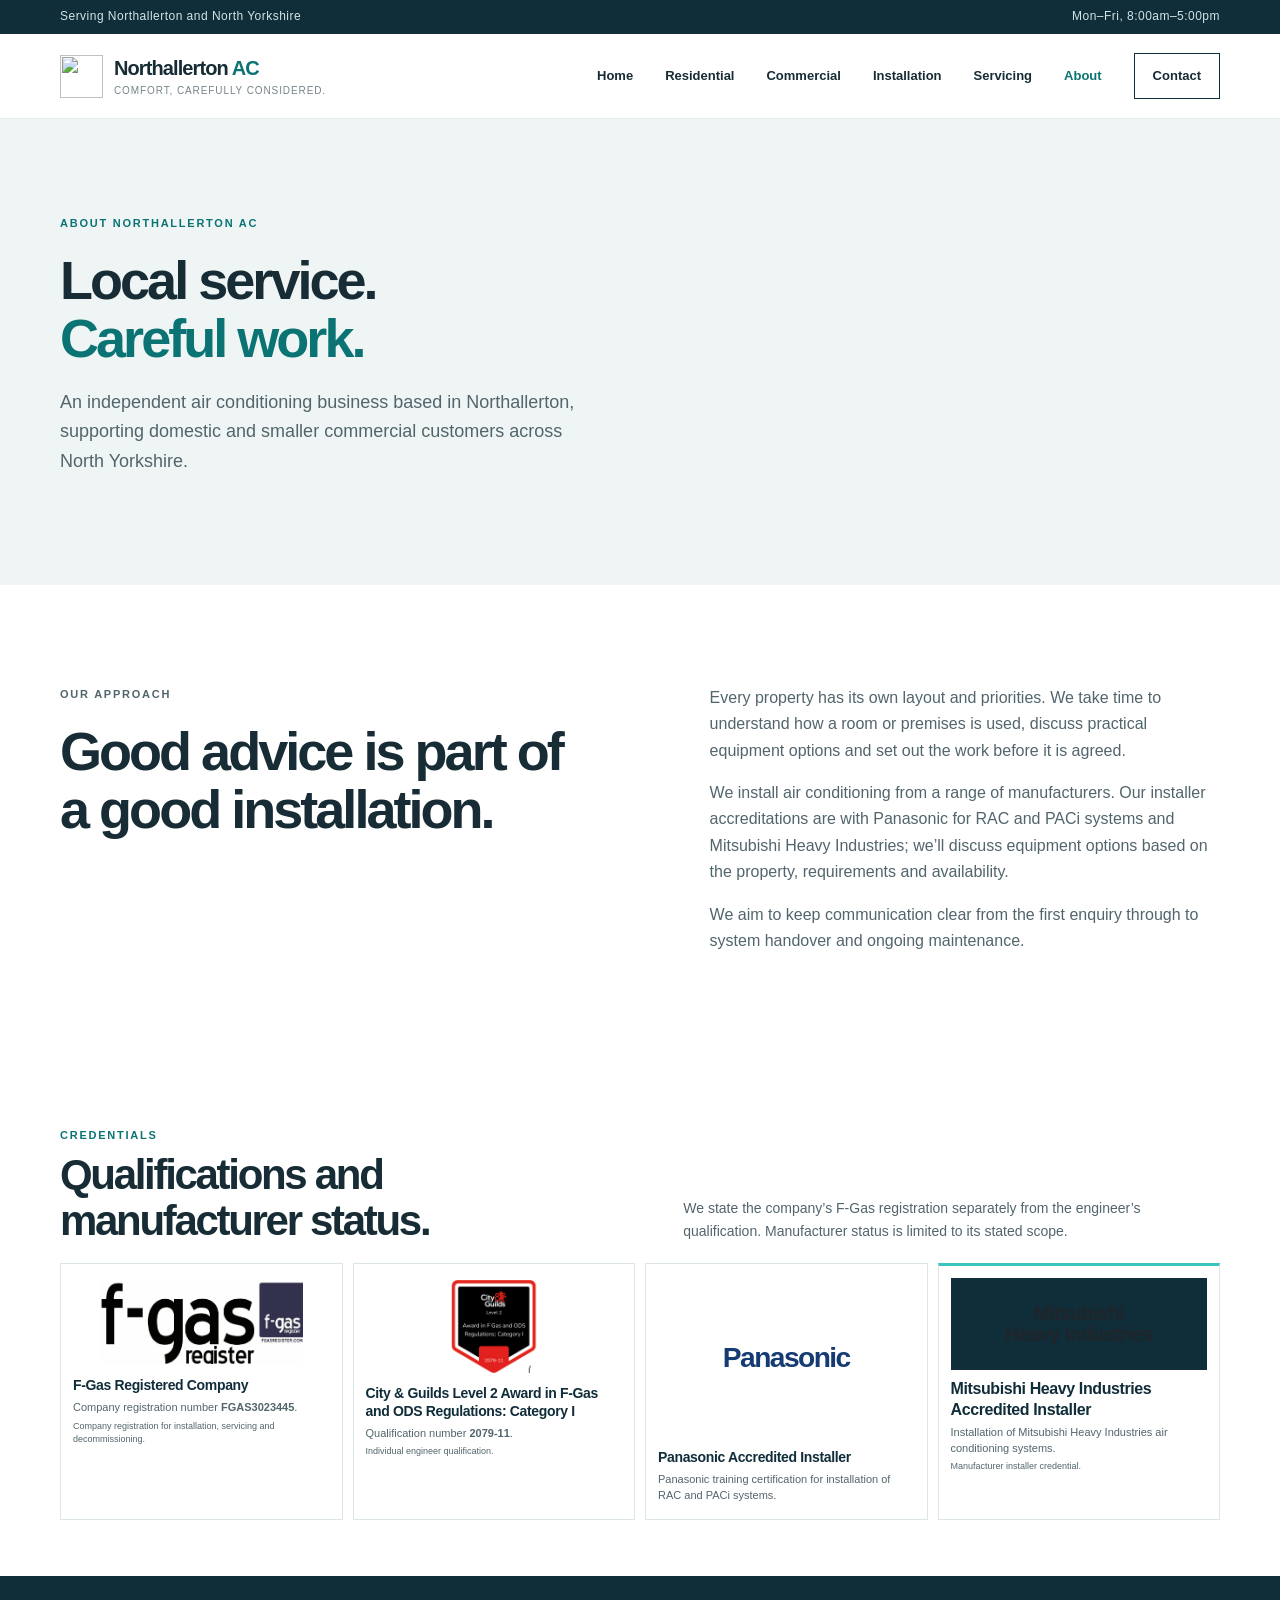
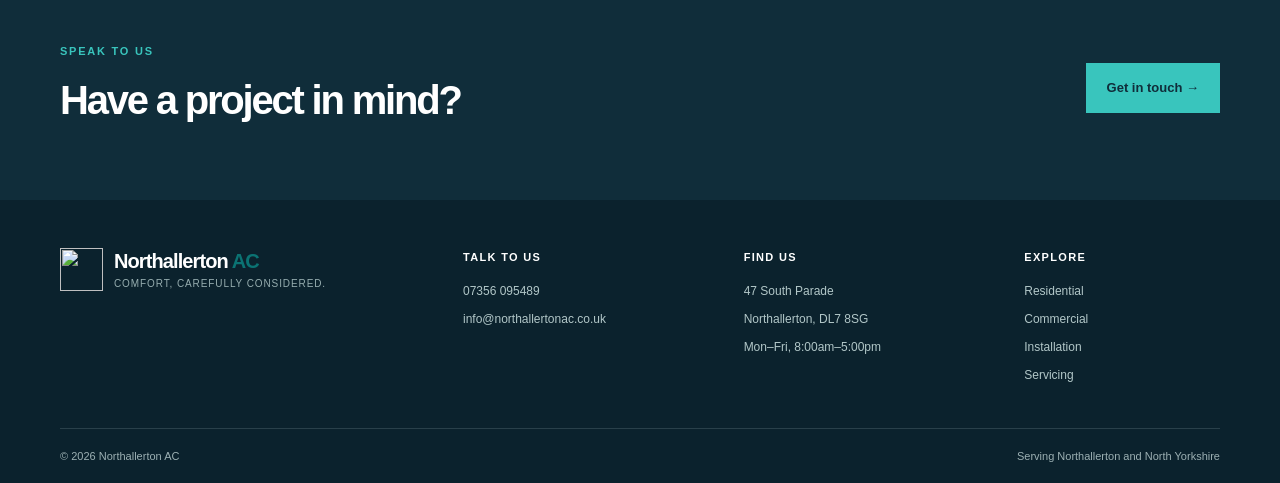
==== commit 872e74da: "Apply sitewide logo, WhatsApp and MHI warranty refinements" ====
--- a/about.html
+++ b/about.html
@@ -1,6 +1,6 @@
-<!doctype html><html lang="en-GB"><head><meta charset="utf-8"><meta name="viewport" content="width=device-width, initial-scale=1"><title>About Northallerton AC | Local Air Conditioning Specialist</title><meta name="description" content="Meet Northallerton AC, an independent local air conditioning business serving homes and small commercial premises in North Yorkshire."><meta property="og:title" content="About Northallerton AC"><meta property="og:description" content="Local air conditioning installation and maintenance, with clear qualifications and accreditation details."><meta property="og:type" content="website"><meta property="og:url" content="https://northallertonac.co.uk/about.html"><meta property="og:image" content="https://northallertonac.co.uk/assets/northallerton-home-v2.jpg"><meta name="twitter:card" content="summary_large_image"><link rel="canonical" href="https://northallertonac.co.uk/about.html"><link rel="icon" href="logo.svg" type="image/svg+xml"><link rel="stylesheet" href="styles.css?v=20261107-brand-options"></head><body><a class="skip-link" href="#main">Skip to content</a><div class="topline"><div class="wrap top-inner"><span>Serving Northallerton and North Yorkshire</span><span>Mon–Fri, 8:00am–5:00pm</span></div></div><header class="site-header"><div class="wrap header-inner"><a class="brand" href="index.html"><img src="logo.svg" alt=""><span>Northallerton <b>AC</b><small>Comfort, carefully considered.</small></span></a><button class="menu-toggle" aria-expanded="false" aria-controls="main-nav">Menu</button><nav id="main-nav" aria-label="Main navigation"><a href="index.html">Home</a><a href="domestic.html">Residential</a><a href="commercial.html">Commercial</a><a href="installation.html">Installation</a><a href="maintenance.html">Servicing</a><a href="about.html" aria-current="page">About</a><a href="contact.html" class="nav-cta">Contact</a></nav></div></header><main id="main"><section class="page-hero"><div class="wrap"><p class="eyebrow">About Northallerton AC</p><h1>Local service.<br><em>Careful work.</em></h1><p class="lead">An independent air conditioning business based in Northallerton, supporting domestic and smaller commercial customers across North Yorkshire.</p></div></section><section class="section"><div class="wrap split-content"><div><p class="eyebrow">Our approach</p><h2>Good advice is part of a good installation.</h2></div><div><p>Every property has its own layout and priorities. We take time to understand how a room or premises is used, discuss practical equipment options and set out the work before it is agreed.</p><p>We install air conditioning from a range of manufacturers. Our installer accreditations are with Panasonic for RAC and PACi systems and Mitsubishi Heavy Industries; we’ll discuss equipment options based on the property, requirements and availability.</p><p>We aim to keep communication clear from the first enquiry through to system handover and ongoing maintenance.</p></div></div></section><section class="section credentials"><div class="wrap"><div class="credentials-grid"><div><p class="eyebrow">Credentials</p><h2>Qualifications and manufacturer status.</h2><p>We state the company’s F-Gas registration separately from the engineer’s qualification. Manufacturer status is limited to its stated scope.</p></div><div class="credential-list">
+<!doctype html><html lang="en-GB"><head><meta charset="utf-8"><meta name="viewport" content="width=device-width, initial-scale=1"><title>About Northallerton AC | Local Air Conditioning Specialist</title><meta name="description" content="Meet Northallerton AC, an independent local air conditioning business serving homes and small commercial premises in North Yorkshire."><meta property="og:title" content="About Northallerton AC"><meta property="og:description" content="Local air conditioning installation and maintenance, with clear qualifications and accreditation details."><meta property="og:type" content="website"><meta property="og:url" content="https://northallertonac.co.uk/about.html"><meta property="og:image" content="https://northallertonac.co.uk/assets/northallerton-home-v2.jpg"><meta name="twitter:card" content="summary_large_image"><link rel="canonical" href="https://northallertonac.co.uk/about.html"><link rel="icon" href="assets/northallerton-ac-mark.svg" type="image/svg+xml"><link rel="stylesheet" href="styles.css?v=20261107-logo-mhi-whatsapp"></head><body><a class="skip-link" href="#main">Skip to content</a><div class="topline"><div class="wrap top-inner"><span>Serving Northallerton and North Yorkshire</span><span>Mon–Fri, 8:00am–5:00pm</span></div></div><header class="site-header"><div class="wrap header-inner"><a class="brand" href="index.html"><img src="assets/northallerton-ac-mark.svg" alt=""><span>Northallerton <b>AC</b><small>Comfort, carefully considered.</small></span></a><button class="menu-toggle" aria-expanded="false" aria-controls="main-nav">Menu</button><nav id="main-nav" aria-label="Main navigation"><a href="index.html">Home</a><a href="domestic.html">Residential</a><a href="commercial.html">Commercial</a><a href="installation.html">Installation</a><a href="maintenance.html">Servicing</a><a href="about.html" aria-current="page">About</a><a href="contact.html" class="nav-cta">Contact</a></nav></div></header><main id="main"><section class="page-hero"><div class="wrap"><p class="eyebrow">About Northallerton AC</p><h1>Local service.<br><em>Careful work.</em></h1><p class="lead">An independent air conditioning business based in Northallerton, supporting domestic and smaller commercial customers across North Yorkshire.</p></div></section><section class="section"><div class="wrap split-content"><div><p class="eyebrow">Our approach</p><h2>Good advice is part of a good installation.</h2></div><div><p>Every property has its own layout and priorities. We take time to understand how a room or premises is used, discuss practical equipment options and set out the work before it is agreed.</p><p>We install air conditioning from a range of manufacturers. Our installer accreditations are with Panasonic for RAC and PACi systems and Mitsubishi Heavy Industries; we’ll discuss equipment options based on the property, requirements and availability.</p><p>We aim to keep communication clear from the first enquiry through to system handover and ongoing maintenance.</p></div></div></section><section class="section credentials"><div class="wrap"><div class="credentials-grid"><div><p class="eyebrow">Credentials</p><h2>Qualifications and manufacturer status.</h2><p>We state the company’s F-Gas registration separately from the engineer’s qualification. Manufacturer status is limited to its stated scope.</p></div><div class="credential-list">
  <article class="credential-card"><div class="credential-mark fgas-mark"><img src="assets/fgas-register-logo.png" alt="F-Gas Register"></div><div class="credential-copy"><h3>F-Gas Registered Company</h3><p>Company registration number <strong>FGAS3023445</strong>.</p><small>Company registration for installation, servicing and decommissioning.</small></div></article>
  <article class="credential-card"><div class="credential-mark guilds-mark"><img src="assets/city-guilds-fgas-category-i.png" alt="City &amp; Guilds Level 2 Award in F-Gas and ODS Regulations: Category I, qualification 2079-11"></div><div class="credential-copy"><h3>City &amp; Guilds Level 2 Award in F-Gas and ODS Regulations: Category I</h3><p>Qualification number <strong>2079-11</strong>.</p><small>Individual engineer qualification.</small></div></article>
  <article class="credential-card"><div class="credential-mark wordmark panasonic-mark" aria-label="Panasonic">Panasonic</div><div class="credential-copy"><h3>Panasonic Accredited Installer</h3><p>Panasonic training certification for installation of RAC and PACi systems.</p></div></article>
  <article class="credential-card mhi-credential"><div class="credential-mark wordmark mhi-mark">Mitsubishi<br>Heavy Industries</div><div class="credential-copy"><h3>Mitsubishi Heavy Industries Accredited Installer</h3><p>Installation of Mitsubishi Heavy Industries air conditioning systems.</p><small>Manufacturer installer credential.</small></div></article>
- </div></div></div></section><section class="contact-band"><div class="wrap band-inner"><div><p class="eyebrow">Speak to us</p><h2>Have a project in mind?</h2></div><a class="button button-light" href="contact.html">Get in touch →</a></div></section></main><footer class="site-footer"><div class="wrap footer-main"><a class="brand footer-brand" href="index.html"><img src="logo.svg" alt=""><span>Northallerton <b>AC</b><small>Comfort, carefully considered.</small></span></a><div><b>Talk to us</b><a href="tel:+447356095489">07356 095489</a><a href="mailto:info@northallertonac.co.uk">info@northallertonac.co.uk</a></div><div><b>Find us</b><span>47 South Parade</span><span>Northallerton, DL7 8SG</span><span>Mon–Fri, 8:00am–5:00pm</span></div><div><b>Explore</b><a href="domestic.html">Residential</a><a href="commercial.html">Commercial</a><a href="installation.html">Installation</a><a href="maintenance.html">Servicing</a></div></div><div class="wrap footer-bottom"><span>© <span data-year>2026</span> Northallerton AC</span><span>Serving Northallerton and North Yorkshire</span></div></footer><script src="script.js" defer></script></body></html>
+ </div></div></div></section><section class="contact-band"><div class="wrap band-inner"><div><p class="eyebrow">Speak to us</p><h2>Have a project in mind?</h2></div><a class="button button-light" href="contact.html">Get in touch →</a></div></section></main><footer class="site-footer"><div class="wrap footer-main"><a class="brand footer-brand" href="index.html"><img src="assets/northallerton-ac-mark.svg" alt=""><span>Northallerton <b>AC</b><small>Comfort, carefully considered.</small></span></a><div><b>Talk to us</b><a href="tel:+447356095489">07356 095489</a><a href="mailto:info@northallertonac.co.uk">info@northallertonac.co.uk</a></div><div><b>Find us</b><span>47 South Parade</span><span>Northallerton, DL7 8SG</span><span>Mon–Fri, 8:00am–5:00pm</span></div><div><b>Explore</b><a href="domestic.html">Residential</a><a href="commercial.html">Commercial</a><a href="installation.html">Installation</a><a href="maintenance.html">Servicing</a></div></div><div class="wrap footer-bottom"><span>© <span data-year>2026</span> Northallerton AC</span><span>Serving Northallerton and North Yorkshire</span></div></footer><script src="script.js" defer></script></body></html>
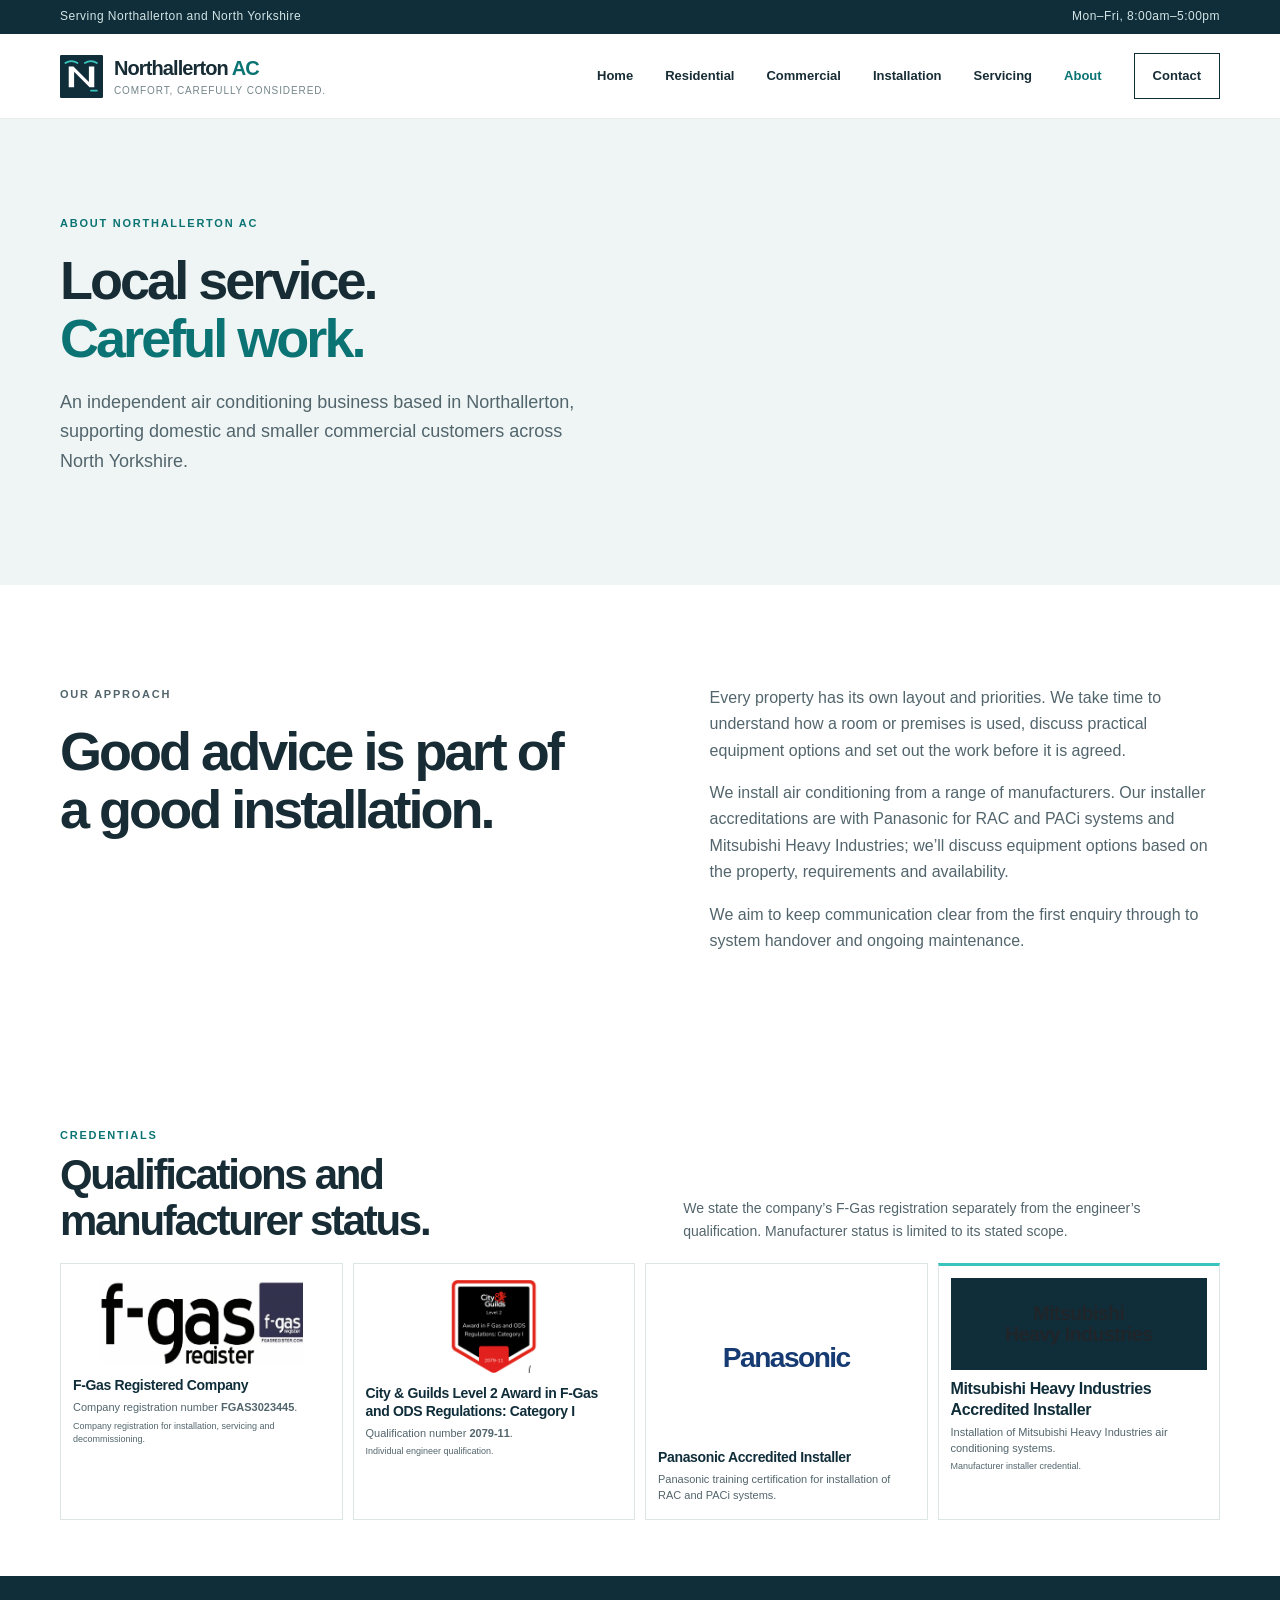
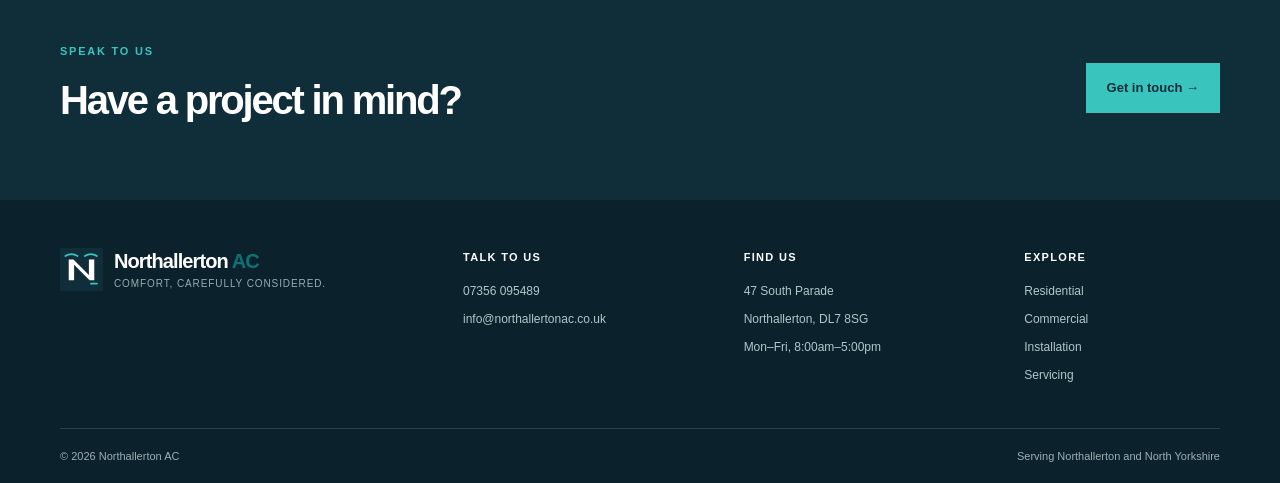
==== commit 4e8ed2a6: "Use canonical homepage URL in internal navigation" ====
--- a/about.html
+++ b/about.html
@@ -1,6 +1,6 @@
-<!doctype html><html lang="en-GB"><head><meta charset="utf-8"><meta name="viewport" content="width=device-width, initial-scale=1"><title>About Northallerton AC | Local Air Conditioning Specialist</title><meta name="description" content="Meet Northallerton AC, an independent local air conditioning business serving homes and small commercial premises in North Yorkshire."><meta property="og:title" content="About Northallerton AC"><meta property="og:description" content="Local air conditioning installation and maintenance, with clear qualifications and accreditation details."><meta property="og:type" content="website"><meta property="og:url" content="https://northallertonac.co.uk/about.html"><meta property="og:image" content="https://northallertonac.co.uk/assets/northallerton-home-v2.jpg"><meta name="twitter:card" content="summary_large_image"><link rel="canonical" href="https://northallertonac.co.uk/about.html"><link rel="icon" href="assets/northallerton-ac-mark.svg" type="image/svg+xml"><link rel="stylesheet" href="styles.css?v=20261107-logo-mhi-whatsapp"></head><body><a class="skip-link" href="#main">Skip to content</a><div class="topline"><div class="wrap top-inner"><span>Serving Northallerton and North Yorkshire</span><span>Mon–Fri, 8:00am–5:00pm</span></div></div><header class="site-header"><div class="wrap header-inner"><a class="brand" href="index.html"><img src="assets/northallerton-ac-mark.svg" alt=""><span>Northallerton <b>AC</b><small>Comfort, carefully considered.</small></span></a><button class="menu-toggle" aria-expanded="false" aria-controls="main-nav">Menu</button><nav id="main-nav" aria-label="Main navigation"><a href="index.html">Home</a><a href="domestic.html">Residential</a><a href="commercial.html">Commercial</a><a href="installation.html">Installation</a><a href="maintenance.html">Servicing</a><a href="about.html" aria-current="page">About</a><a href="contact.html" class="nav-cta">Contact</a></nav></div></header><main id="main"><section class="page-hero"><div class="wrap"><p class="eyebrow">About Northallerton AC</p><h1>Local service.<br><em>Careful work.</em></h1><p class="lead">An independent air conditioning business based in Northallerton, supporting domestic and smaller commercial customers across North Yorkshire.</p></div></section><section class="section"><div class="wrap split-content"><div><p class="eyebrow">Our approach</p><h2>Good advice is part of a good installation.</h2></div><div><p>Every property has its own layout and priorities. We take time to understand how a room or premises is used, discuss practical equipment options and set out the work before it is agreed.</p><p>We install air conditioning from a range of manufacturers. Our installer accreditations are with Panasonic for RAC and PACi systems and Mitsubishi Heavy Industries; we’ll discuss equipment options based on the property, requirements and availability.</p><p>We aim to keep communication clear from the first enquiry through to system handover and ongoing maintenance.</p></div></div></section><section class="section credentials"><div class="wrap"><div class="credentials-grid"><div><p class="eyebrow">Credentials</p><h2>Qualifications and manufacturer status.</h2><p>We state the company’s F-Gas registration separately from the engineer’s qualification. Manufacturer status is limited to its stated scope.</p></div><div class="credential-list">
+<!doctype html><html lang="en-GB"><head><meta charset="utf-8"><meta name="viewport" content="width=device-width, initial-scale=1"><title>About Northallerton AC | Local Air Conditioning Specialist</title><meta name="description" content="Meet Northallerton AC, an independent local air conditioning business serving homes and small commercial premises in North Yorkshire."><meta property="og:title" content="About Northallerton AC"><meta property="og:description" content="Local air conditioning installation and maintenance, with clear qualifications and accreditation details."><meta property="og:type" content="website"><meta property="og:url" content="https://northallertonac.co.uk/about.html"><meta property="og:image" content="https://northallertonac.co.uk/assets/northallerton-home-v2.jpg"><meta name="twitter:card" content="summary_large_image"><link rel="canonical" href="https://northallertonac.co.uk/about.html"><link rel="icon" href="logo.svg" type="image/svg+xml"><link rel="stylesheet" href="styles.css?v=20261107-brand-options"></head><body><a class="skip-link" href="#main">Skip to content</a><div class="topline"><div class="wrap top-inner"><span>Serving Northallerton and North Yorkshire</span><span>Mon–Fri, 8:00am–5:00pm</span></div></div><header class="site-header"><div class="wrap header-inner"><a class="brand" href="/"><img src="logo.svg" alt=""><span>Northallerton <b>AC</b><small>Comfort, carefully considered.</small></span></a><button class="menu-toggle" aria-expanded="false" aria-controls="main-nav">Menu</button><nav id="main-nav" aria-label="Main navigation"><a href="/">Home</a><a href="domestic.html">Residential</a><a href="commercial.html">Commercial</a><a href="installation.html">Installation</a><a href="maintenance.html">Servicing</a><a href="about.html" aria-current="page">About</a><a href="contact.html" class="nav-cta">Contact</a></nav></div></header><main id="main"><section class="page-hero"><div class="wrap"><p class="eyebrow">About Northallerton AC</p><h1>Local service.<br><em>Careful work.</em></h1><p class="lead">An independent air conditioning business based in Northallerton, supporting domestic and smaller commercial customers across North Yorkshire.</p></div></section><section class="section"><div class="wrap split-content"><div><p class="eyebrow">Our approach</p><h2>Good advice is part of a good installation.</h2></div><div><p>Every property has its own layout and priorities. We take time to understand how a room or premises is used, discuss practical equipment options and set out the work before it is agreed.</p><p>We install air conditioning from a range of manufacturers. Our installer accreditations are with Panasonic for RAC and PACi systems and Mitsubishi Heavy Industries; we’ll discuss equipment options based on the property, requirements and availability.</p><p>We aim to keep communication clear from the first enquiry through to system handover and ongoing maintenance.</p></div></div></section><section class="section credentials"><div class="wrap"><div class="credentials-grid"><div><p class="eyebrow">Credentials</p><h2>Qualifications and manufacturer status.</h2><p>We state the company’s F-Gas registration separately from the engineer’s qualification. Manufacturer status is limited to its stated scope.</p></div><div class="credential-list">
  <article class="credential-card"><div class="credential-mark fgas-mark"><img src="assets/fgas-register-logo.png" alt="F-Gas Register"></div><div class="credential-copy"><h3>F-Gas Registered Company</h3><p>Company registration number <strong>FGAS3023445</strong>.</p><small>Company registration for installation, servicing and decommissioning.</small></div></article>
  <article class="credential-card"><div class="credential-mark guilds-mark"><img src="assets/city-guilds-fgas-category-i.png" alt="City &amp; Guilds Level 2 Award in F-Gas and ODS Regulations: Category I, qualification 2079-11"></div><div class="credential-copy"><h3>City &amp; Guilds Level 2 Award in F-Gas and ODS Regulations: Category I</h3><p>Qualification number <strong>2079-11</strong>.</p><small>Individual engineer qualification.</small></div></article>
  <article class="credential-card"><div class="credential-mark wordmark panasonic-mark" aria-label="Panasonic">Panasonic</div><div class="credential-copy"><h3>Panasonic Accredited Installer</h3><p>Panasonic training certification for installation of RAC and PACi systems.</p></div></article>
  <article class="credential-card mhi-credential"><div class="credential-mark wordmark mhi-mark">Mitsubishi<br>Heavy Industries</div><div class="credential-copy"><h3>Mitsubishi Heavy Industries Accredited Installer</h3><p>Installation of Mitsubishi Heavy Industries air conditioning systems.</p><small>Manufacturer installer credential.</small></div></article>
- </div></div></div></section><section class="contact-band"><div class="wrap band-inner"><div><p class="eyebrow">Speak to us</p><h2>Have a project in mind?</h2></div><a class="button button-light" href="contact.html">Get in touch →</a></div></section></main><footer class="site-footer"><div class="wrap footer-main"><a class="brand footer-brand" href="index.html"><img src="assets/northallerton-ac-mark.svg" alt=""><span>Northallerton <b>AC</b><small>Comfort, carefully considered.</small></span></a><div><b>Talk to us</b><a href="tel:+447356095489">07356 095489</a><a href="mailto:info@northallertonac.co.uk">info@northallertonac.co.uk</a></div><div><b>Find us</b><span>47 South Parade</span><span>Northallerton, DL7 8SG</span><span>Mon–Fri, 8:00am–5:00pm</span></div><div><b>Explore</b><a href="domestic.html">Residential</a><a href="commercial.html">Commercial</a><a href="installation.html">Installation</a><a href="maintenance.html">Servicing</a></div></div><div class="wrap footer-bottom"><span>© <span data-year>2026</span> Northallerton AC</span><span>Serving Northallerton and North Yorkshire</span></div></footer><script src="script.js" defer></script></body></html>
+ </div></div></div></section><section class="contact-band"><div class="wrap band-inner"><div><p class="eyebrow">Speak to us</p><h2>Have a project in mind?</h2></div><a class="button button-light" href="contact.html">Get in touch →</a></div></section></main><footer class="site-footer"><div class="wrap footer-main"><a class="brand footer-brand" href="/"><img src="logo.svg" alt=""><span>Northallerton <b>AC</b><small>Comfort, carefully considered.</small></span></a><div><b>Talk to us</b><a href="tel:+447356095489">07356 095489</a><a href="mailto:info@northallertonac.co.uk">info@northallertonac.co.uk</a></div><div><b>Find us</b><span>47 South Parade</span><span>Northallerton, DL7 8SG</span><span>Mon–Fri, 8:00am–5:00pm</span></div><div><b>Explore</b><a href="domestic.html">Residential</a><a href="commercial.html">Commercial</a><a href="installation.html">Installation</a><a href="maintenance.html">Servicing</a></div></div><div class="wrap footer-bottom"><span>© <span data-year>2026</span> Northallerton AC</span><span>Serving Northallerton and North Yorkshire</span></div></footer><script src="script.js" defer></script></body></html>
--- a/styles.css
+++ b/styles.css
@@ -108,3 +108,20 @@
 .credentials-banner .credential-copy p{margin:3px 0 0;color:var(--muted);font-size:9px;line-height:1.25}
 @media(max-width:900px){.credentials-banner .credential-list{grid-template-columns:repeat(2,minmax(0,1fr));row-gap:4px}.credentials-banner .credential-card{padding:7px 12px}.credentials-banner .credential-card:nth-child(2){border-right:0}.credentials-banner .credential-card:nth-child(3){padding-left:0}}
 @media(max-width:600px){.credentials-banner{padding:9px 0}.credentials-banner .credential-list{row-gap:2px}.credentials-banner .credential-card{gap:6px;padding:6px 8px}.credentials-banner .credential-card:nth-child(odd){padding-left:0}.credentials-banner .credential-mark{width:78px;height:44px;min-height:44px;padding:1px}.credentials-banner .credential-mark img{max-height:40px}.credentials-banner .credential-mark.guilds-mark img{max-width:40px;max-height:40px}.credentials-banner .credential-mark.panasonic-mark img{max-width:76px;max-height:36px}.credentials-banner .credential-mark.mhi-mark{padding:6px}.credentials-banner .credential-copy h3{font-size:10px}.credentials-banner .credential-copy p{font-size:8px}}
+
+/* Use a fresh, cache-busted brand mark across every page. */
+.brand img{display:block;flex:none;width:43px;height:43px;object-fit:contain}
+.whatsapp-icon{display:inline-block;width:18px;height:18px;flex:none;vertical-align:-4px}
+.button-outline .whatsapp-icon{margin-right:9px}
+.contact-method small .whatsapp-icon{width:14px;height:14px;margin-right:4px;vertical-align:-3px}
+
+/* MHI warranty mirrors the separate Panasonic presentation. */
+.mhi-warranty-section{padding:clamp(62px,8vw,104px) 0;background:#fff;border-bottom:1px solid #dce6e4}
+.mhi-warranty-visual{display:flex;min-height:370px;flex-direction:column;justify-content:center;gap:18px;padding-bottom:44px;background:#f7faf9}
+.mhi-warranty-logo-plate{display:grid;width:100%;min-height:238px;place-items:center;padding:38px;background:var(--navy)}
+.mhi-warranty-logo-plate img{display:block;width:min(100%,440px);height:auto;object-fit:contain}
+.mhi-warranty-visual .mhi-five-year-badge{top:10px;right:10px}
+.mhi-five-year-badge strong{font-size:38px}
+.mhi-warranty-caption{position:absolute;right:16px;bottom:12px;left:16px;margin:0;color:#677a80;text-align:center;font-size:10px;line-height:1.4}
+@media(max-width:900px){.mhi-warranty-visual{width:min(100%,720px);min-height:330px;margin:0 auto}.mhi-warranty-logo-plate{min-height:240px}}
+@media(max-width:600px){.mhi-warranty-section{padding:56px 0}.mhi-warranty-visual{min-height:260px;padding:10px 10px 38px}.mhi-warranty-logo-plate{min-height:190px;padding:28px 18px}.mhi-warranty-visual .mhi-five-year-badge{top:14px;right:14px;width:88px;height:88px;border-width:4px}.mhi-five-year-badge strong{font-size:32px}.mhi-five-year-badge span{font-size:7px}.mhi-five-year-badge small{font-size:6px}.mhi-warranty-caption{right:10px;bottom:8px;left:10px;font-size:8px}}
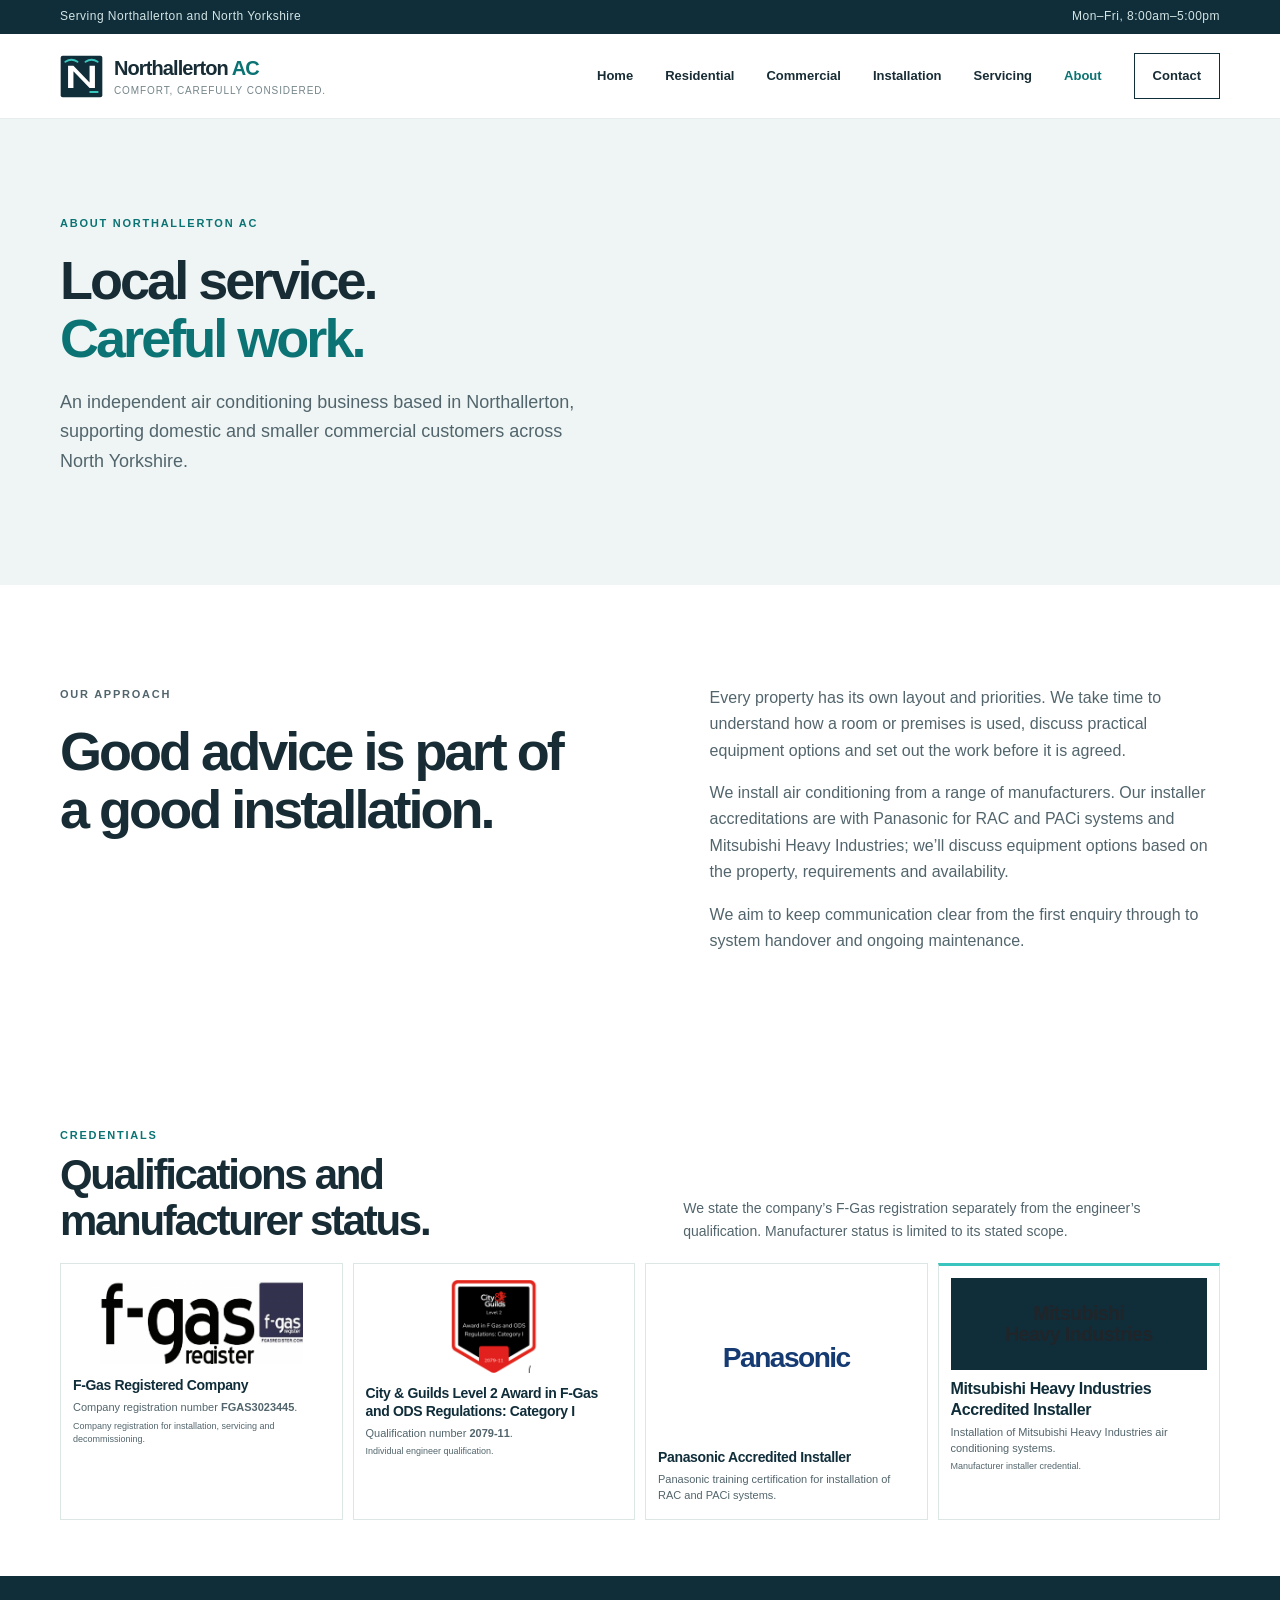
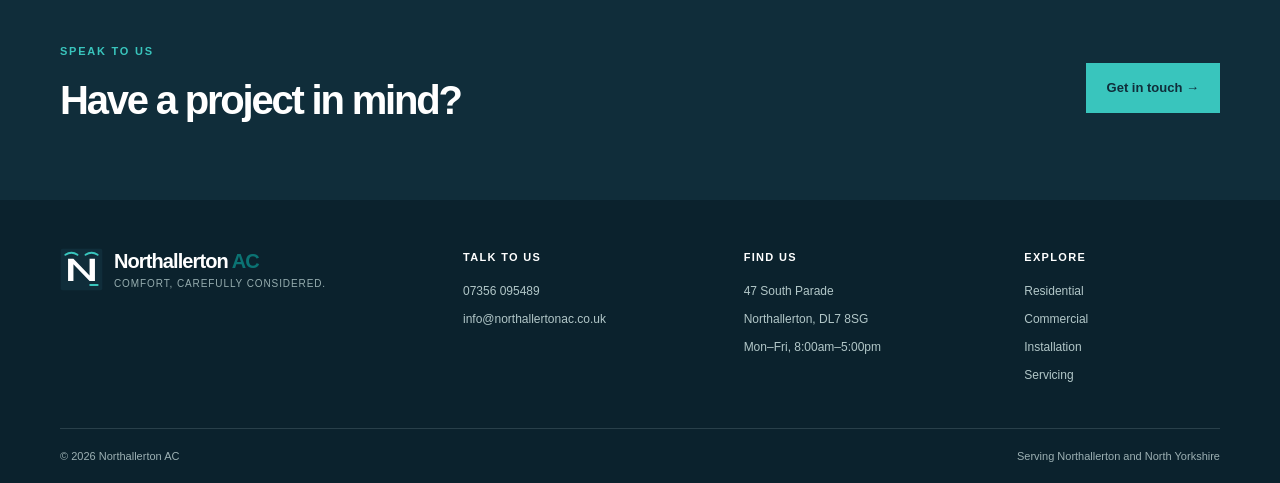
==== commit bfde5eed: "Apply Phase 1 technical SEO fixes to main baseline" ====
--- a/about.html
+++ b/about.html
@@ -1,6 +1,6 @@
-<!doctype html><html lang="en-GB"><head><meta charset="utf-8"><meta name="viewport" content="width=device-width, initial-scale=1"><title>About Northallerton AC | Local Air Conditioning Specialist</title><meta name="description" content="Meet Northallerton AC, an independent local air conditioning business serving homes and small commercial premises in North Yorkshire."><meta property="og:title" content="About Northallerton AC"><meta property="og:description" content="Local air conditioning installation and maintenance, with clear qualifications and accreditation details."><meta property="og:type" content="website"><meta property="og:url" content="https://northallertonac.co.uk/about.html"><meta property="og:image" content="https://northallertonac.co.uk/assets/northallerton-home-v2.jpg"><meta name="twitter:card" content="summary_large_image"><link rel="canonical" href="https://northallertonac.co.uk/about.html"><link rel="icon" href="logo.svg" type="image/svg+xml"><link rel="stylesheet" href="styles.css?v=20261107-brand-options"></head><body><a class="skip-link" href="#main">Skip to content</a><div class="topline"><div class="wrap top-inner"><span>Serving Northallerton and North Yorkshire</span><span>Mon–Fri, 8:00am–5:00pm</span></div></div><header class="site-header"><div class="wrap header-inner"><a class="brand" href="/"><img src="logo.svg" alt=""><span>Northallerton <b>AC</b><small>Comfort, carefully considered.</small></span></a><button class="menu-toggle" aria-expanded="false" aria-controls="main-nav">Menu</button><nav id="main-nav" aria-label="Main navigation"><a href="/">Home</a><a href="domestic.html">Residential</a><a href="commercial.html">Commercial</a><a href="installation.html">Installation</a><a href="maintenance.html">Servicing</a><a href="about.html" aria-current="page">About</a><a href="contact.html" class="nav-cta">Contact</a></nav></div></header><main id="main"><section class="page-hero"><div class="wrap"><p class="eyebrow">About Northallerton AC</p><h1>Local service.<br><em>Careful work.</em></h1><p class="lead">An independent air conditioning business based in Northallerton, supporting domestic and smaller commercial customers across North Yorkshire.</p></div></section><section class="section"><div class="wrap split-content"><div><p class="eyebrow">Our approach</p><h2>Good advice is part of a good installation.</h2></div><div><p>Every property has its own layout and priorities. We take time to understand how a room or premises is used, discuss practical equipment options and set out the work before it is agreed.</p><p>We install air conditioning from a range of manufacturers. Our installer accreditations are with Panasonic for RAC and PACi systems and Mitsubishi Heavy Industries; we’ll discuss equipment options based on the property, requirements and availability.</p><p>We aim to keep communication clear from the first enquiry through to system handover and ongoing maintenance.</p></div></div></section><section class="section credentials"><div class="wrap"><div class="credentials-grid"><div><p class="eyebrow">Credentials</p><h2>Qualifications and manufacturer status.</h2><p>We state the company’s F-Gas registration separately from the engineer’s qualification. Manufacturer status is limited to its stated scope.</p></div><div class="credential-list">
+<!doctype html><html lang="en-GB"><head><meta charset="utf-8"><meta name="viewport" content="width=device-width, initial-scale=1"><title>About Northallerton AC | Local Air Conditioning Specialist</title><meta name="description" content="Meet Northallerton AC, an independent local air conditioning business serving homes and small commercial premises in North Yorkshire."><meta property="og:title" content="About Northallerton AC"><meta property="og:description" content="Local air conditioning installation and maintenance, with clear qualifications and accreditation details."><meta property="og:type" content="website"><meta property="og:url" content="https://northallertonac.co.uk/about.html"><meta property="og:image" content="https://northallertonac.co.uk/assets/northallerton-home-v2.jpg"><meta name="twitter:card" content="summary_large_image"><link rel="canonical" href="https://northallertonac.co.uk/about.html"><link rel="icon" href="assets/northallerton-ac-mark.svg" type="image/svg+xml"><link rel="stylesheet" href="styles.css?v=20261107-logo-mhi-whatsapp"></head><body><a class="skip-link" href="#main">Skip to content</a><div class="topline"><div class="wrap top-inner"><span>Serving Northallerton and North Yorkshire</span><span>Mon–Fri, 8:00am–5:00pm</span></div></div><header class="site-header"><div class="wrap header-inner"><a class="brand" href="/"><img src="assets/northallerton-ac-mark.svg" alt=""><span>Northallerton <b>AC</b><small>Comfort, carefully considered.</small></span></a><button class="menu-toggle" aria-expanded="false" aria-controls="main-nav">Menu</button><nav id="main-nav" aria-label="Main navigation"><a href="/">Home</a><a href="domestic.html">Residential</a><a href="commercial.html">Commercial</a><a href="installation.html">Installation</a><a href="maintenance.html">Servicing</a><a href="about.html" aria-current="page">About</a><a href="contact.html" class="nav-cta">Contact</a></nav></div></header><main id="main"><section class="page-hero"><div class="wrap"><p class="eyebrow">About Northallerton AC</p><h1>Local service.<br><em>Careful work.</em></h1><p class="lead">An independent air conditioning business based in Northallerton, supporting domestic and smaller commercial customers across North Yorkshire.</p></div></section><section class="section"><div class="wrap split-content"><div><p class="eyebrow">Our approach</p><h2>Good advice is part of a good installation.</h2></div><div><p>Every property has its own layout and priorities. We take time to understand how a room or premises is used, discuss practical equipment options and set out the work before it is agreed.</p><p>We install air conditioning from a range of manufacturers. Our installer accreditations are with Panasonic for RAC and PACi systems and Mitsubishi Heavy Industries; we’ll discuss equipment options based on the property, requirements and availability.</p><p>We aim to keep communication clear from the first enquiry through to system handover and ongoing maintenance.</p></div></div></section><section class="section credentials"><div class="wrap"><div class="credentials-grid"><div><p class="eyebrow">Credentials</p><h2>Qualifications and manufacturer status.</h2><p>We state the company’s F-Gas registration separately from the engineer’s qualification. Manufacturer status is limited to its stated scope.</p></div><div class="credential-list">
  <article class="credential-card"><div class="credential-mark fgas-mark"><img src="assets/fgas-register-logo.png" alt="F-Gas Register"></div><div class="credential-copy"><h3>F-Gas Registered Company</h3><p>Company registration number <strong>FGAS3023445</strong>.</p><small>Company registration for installation, servicing and decommissioning.</small></div></article>
  <article class="credential-card"><div class="credential-mark guilds-mark"><img src="assets/city-guilds-fgas-category-i.png" alt="City &amp; Guilds Level 2 Award in F-Gas and ODS Regulations: Category I, qualification 2079-11"></div><div class="credential-copy"><h3>City &amp; Guilds Level 2 Award in F-Gas and ODS Regulations: Category I</h3><p>Qualification number <strong>2079-11</strong>.</p><small>Individual engineer qualification.</small></div></article>
  <article class="credential-card"><div class="credential-mark wordmark panasonic-mark" aria-label="Panasonic">Panasonic</div><div class="credential-copy"><h3>Panasonic Accredited Installer</h3><p>Panasonic training certification for installation of RAC and PACi systems.</p></div></article>
  <article class="credential-card mhi-credential"><div class="credential-mark wordmark mhi-mark">Mitsubishi<br>Heavy Industries</div><div class="credential-copy"><h3>Mitsubishi Heavy Industries Accredited Installer</h3><p>Installation of Mitsubishi Heavy Industries air conditioning systems.</p><small>Manufacturer installer credential.</small></div></article>
- </div></div></div></section><section class="contact-band"><div class="wrap band-inner"><div><p class="eyebrow">Speak to us</p><h2>Have a project in mind?</h2></div><a class="button button-light" href="contact.html">Get in touch →</a></div></section></main><footer class="site-footer"><div class="wrap footer-main"><a class="brand footer-brand" href="/"><img src="logo.svg" alt=""><span>Northallerton <b>AC</b><small>Comfort, carefully considered.</small></span></a><div><b>Talk to us</b><a href="tel:+447356095489">07356 095489</a><a href="mailto:info@northallertonac.co.uk">info@northallertonac.co.uk</a></div><div><b>Find us</b><span>47 South Parade</span><span>Northallerton, DL7 8SG</span><span>Mon–Fri, 8:00am–5:00pm</span></div><div><b>Explore</b><a href="domestic.html">Residential</a><a href="commercial.html">Commercial</a><a href="installation.html">Installation</a><a href="maintenance.html">Servicing</a></div></div><div class="wrap footer-bottom"><span>© <span data-year>2026</span> Northallerton AC</span><span>Serving Northallerton and North Yorkshire</span></div></footer><script src="script.js" defer></script></body></html>
+ </div></div></div></section><section class="contact-band"><div class="wrap band-inner"><div><p class="eyebrow">Speak to us</p><h2>Have a project in mind?</h2></div><a class="button button-light" href="contact.html">Get in touch →</a></div></section></main><footer class="site-footer"><div class="wrap footer-main"><a class="brand footer-brand" href="/"><img src="assets/northallerton-ac-mark.svg" alt=""><span>Northallerton <b>AC</b><small>Comfort, carefully considered.</small></span></a><div><b>Talk to us</b><a href="tel:+447356095489">07356 095489</a><a href="mailto:info@northallertonac.co.uk">info@northallertonac.co.uk</a></div><div><b>Find us</b><span>47 South Parade</span><span>Northallerton, DL7 8SG</span><span>Mon–Fri, 8:00am–5:00pm</span></div><div><b>Explore</b><a href="domestic.html">Residential</a><a href="commercial.html">Commercial</a><a href="installation.html">Installation</a><a href="maintenance.html">Servicing</a></div></div><div class="wrap footer-bottom"><span>© <span data-year>2026</span> Northallerton AC</span><span>Serving Northallerton and North Yorkshire</span></div></footer><script src="script.js" defer></script></body></html>
